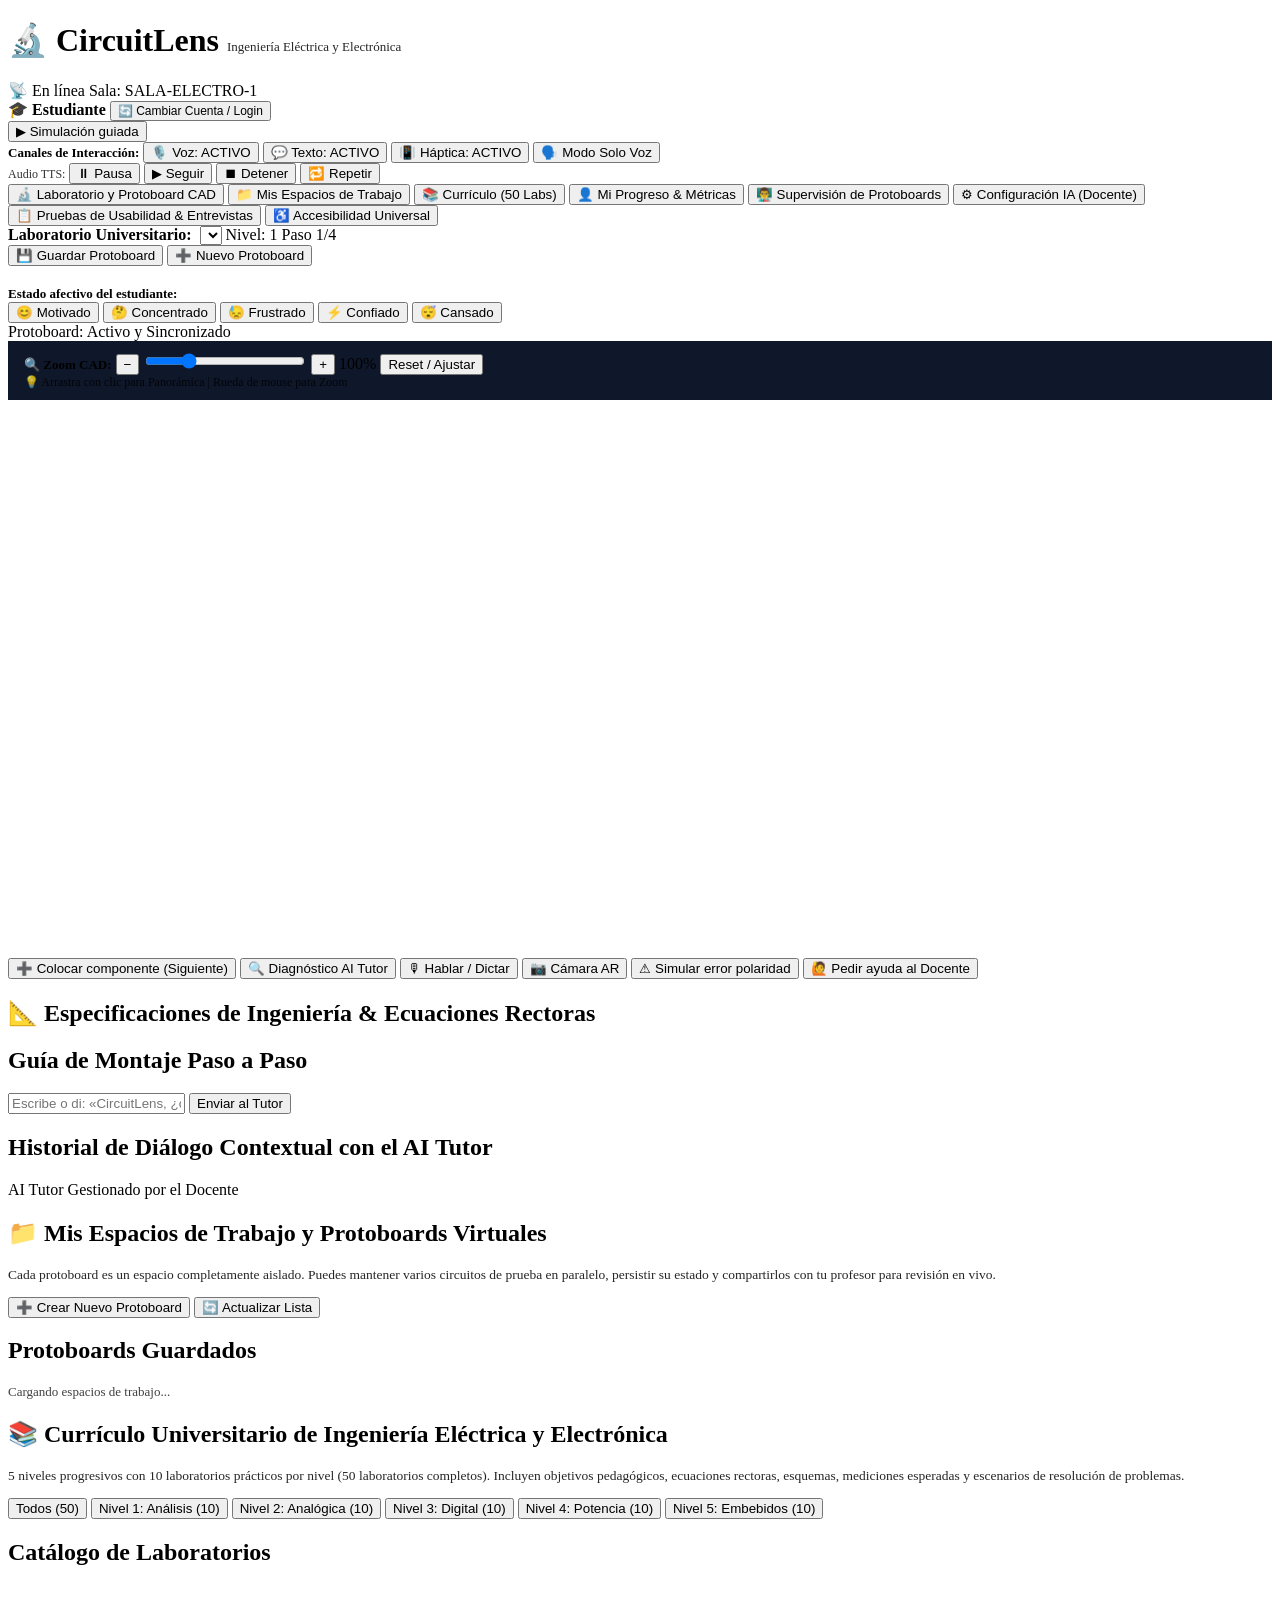
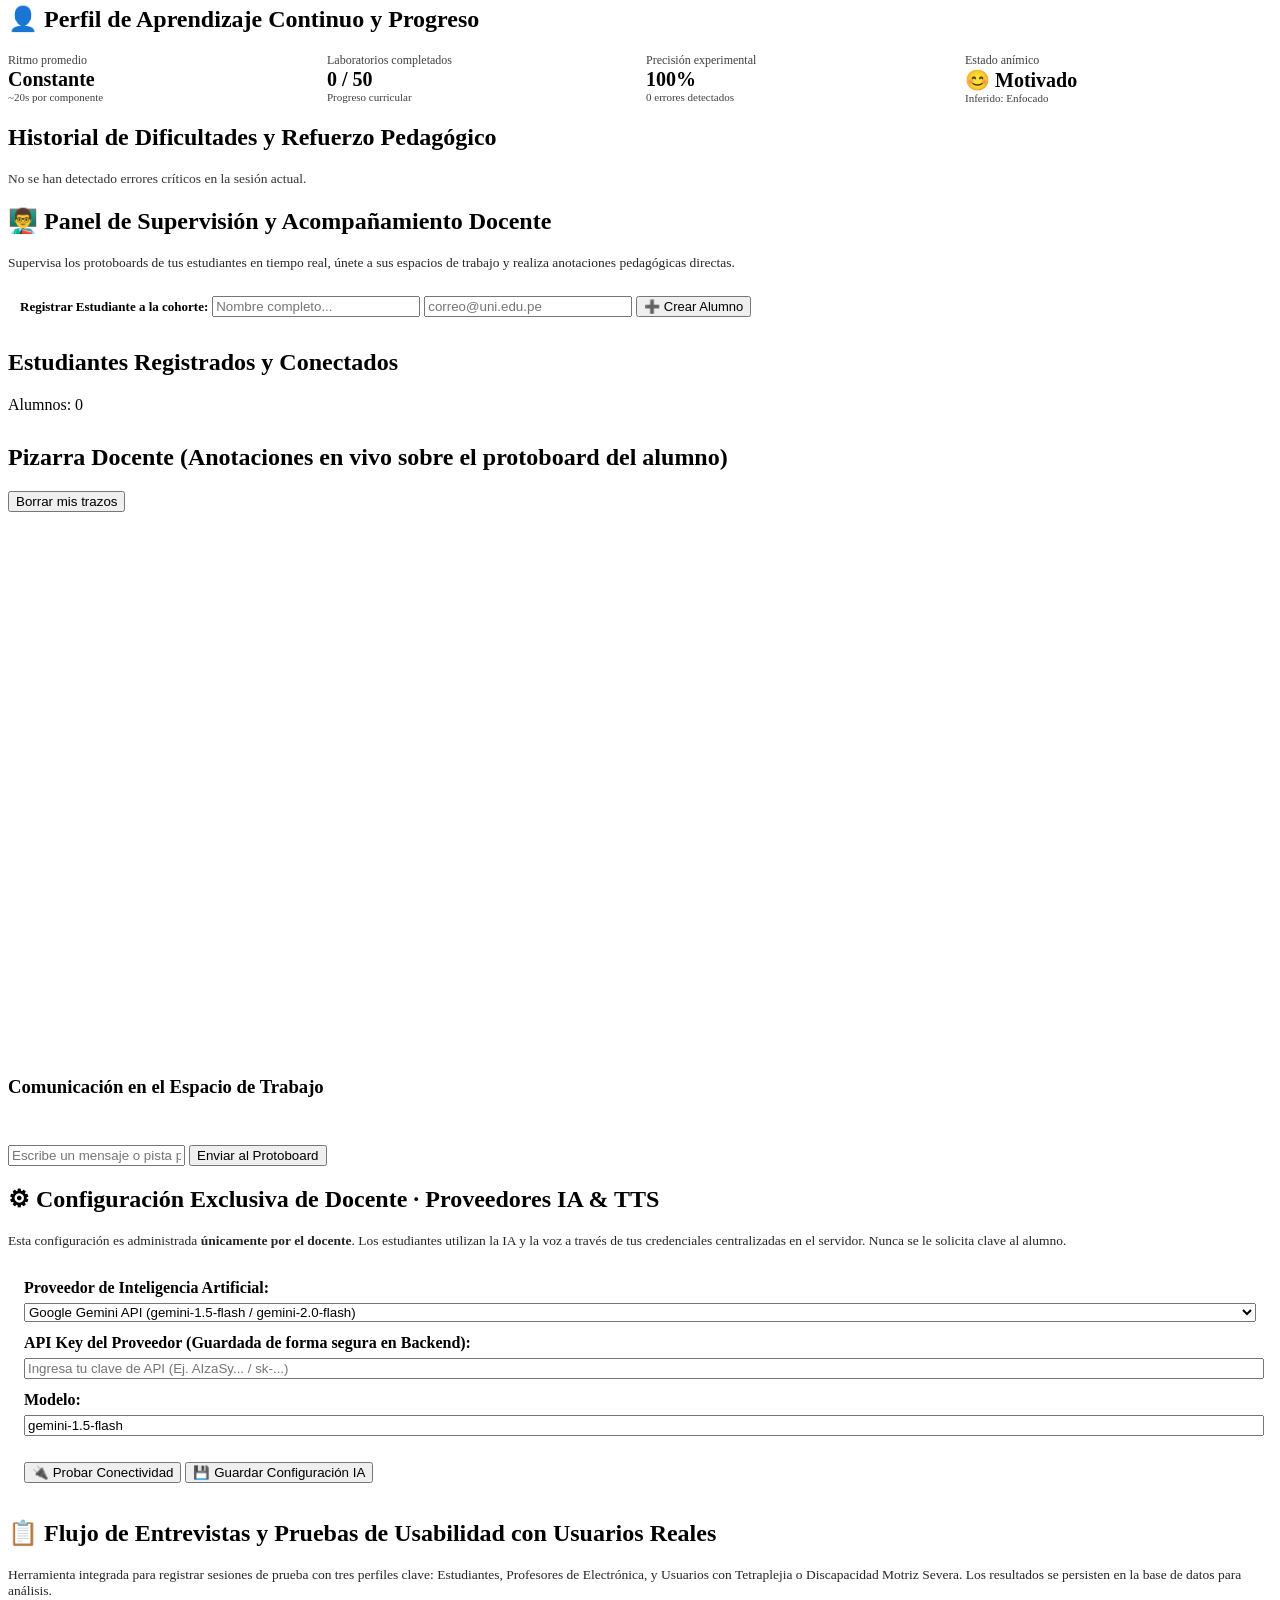
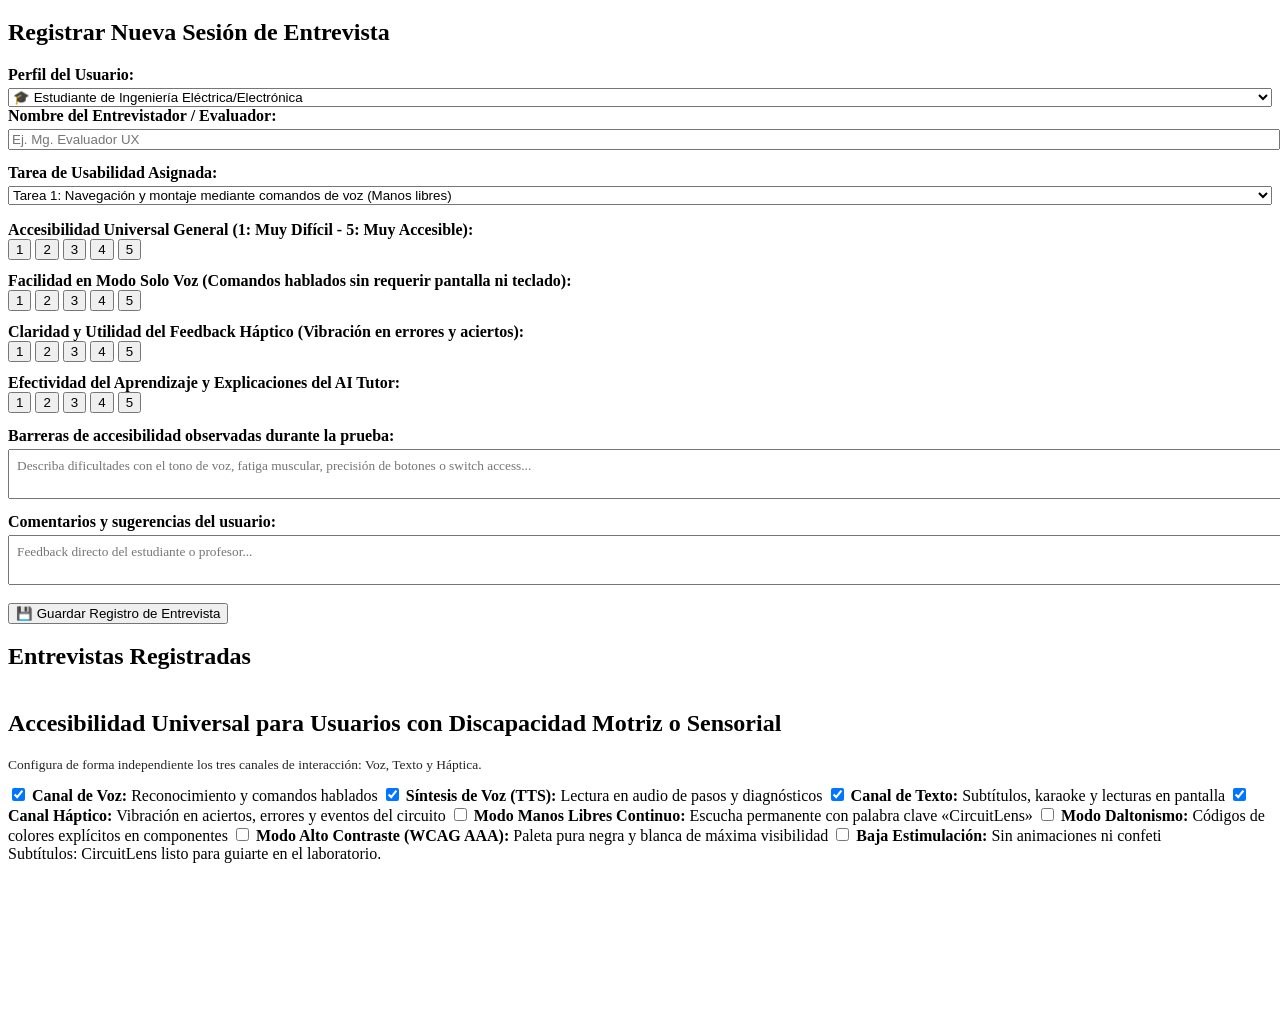
==== Proyecto CircuitoLens/frontend/circuitlens.html @ cbb8aa64 "add other files" ====
<!DOCTYPE html>
<html lang="es">

<head>
  <meta charset="utf-8">
  <meta name="viewport" content="width=device-width, initial-scale=1, viewport-fit=cover">
  <meta name="theme-color" content="#2563eb">
  <meta name="description"
    content="CircuitLens Enterprise - Plataforma Universitaria de Educación en Electrónica Asistida por IA, Accesibilidad Universal (Voz, Texto, Háptica) y Protoboards Virtuales Independientes">
  <title>CircuitLens · Plataforma Educativa de Electrónica Asistida por IA</title>
  <link rel="manifest" href="/manifest.json">
  <link rel="stylesheet" href="/style.css">
</head>

<body>
  <header>
    <h1>🔬 CircuitLens <small style="font-weight:400; font-size:13px; opacity:0.85">Ingeniería Eléctrica y Electrónica</small></h1>
    <span id="net-badge" class="badge success">📡 En línea</span>
    <span id="room-pill" class="badge">Sala: SALA-ELECTRO-1</span>
    <div id="user-pill-container" class="row" style="margin-left:auto; gap:6px; align-items:center;">
      <span id="user-badge" class="badge" style="background:var(--card); color:var(--fg); border:1px solid var(--bd); font-weight:600;">
        🎓 Estudiante
      </span>
      <button id="btn-switch-account" class="badge" title="Cambiar cuenta o iniciar sesión" style="cursor:pointer; font-size:12px;">
        🔄 Cambiar Cuenta / Login
      </button>
    </div>
    <button id="demo">▶ Simulación guiada</button>
  </header>

  <!-- Barra de Canales de Interacción Independientes (Accesibilidad Universal) -->
  <div class="channels-bar" role="region" aria-label="Canales de Interacción">
    <div class="channel-pill-group">
      <span style="font-size:13px; font-weight:700;">Canales de Interacción:</span>
      <button id="chan-voice" class="channel-toggle active" aria-pressed="true" title="Canal 1: Interacción por voz y comandos hablados">
        🎙️ Voz: ACTIVO
      </button>
      <button id="chan-text" class="channel-toggle active" aria-pressed="true" title="Canal 2: Interacción por texto y lectura">
        💬 Texto: ACTIVO
      </button>
      <button id="chan-haptic" class="channel-toggle active" aria-pressed="true" title="Canal 3: Vibración y feedback háptico táctil">
        📳 Háptica: ACTIVO
      </button>
      <button id="chan-voice-only" class="channel-toggle" aria-pressed="false" title="Modo Solo Voz para usuarios con movilidad reducida">
        🗣️ Modo Solo Voz
      </button>
    </div>
    <!-- Controles de Audio TTS (Pausa, Reanudar, Detener, Repetir) -->
    <div class="channel-pill-group" style="margin-left:auto;">
      <span style="font-size:12px; opacity:0.8;">Audio TTS:</span>
      <button id="audio-pause" class="badge" title="Pausar voz actual">⏸ Pausa</button>
      <button id="audio-resume" class="badge" title="Reanudar voz">▶ Seguir</button>
      <button id="audio-stop" class="badge" title="Detener audio completamente">⏹ Detener</button>
      <button id="audio-replay" class="badge" title="Repetir la instrucción actual">🔁 Repetir</button>
      <div class="voice-wave" id="v-wave" title="Indicador de audio en reproducción" aria-hidden="true">
        <span></span><span></span><span></span><span></span><span></span>
      </div>
    </div>
  </div>

  <!-- Modal de Selector / Login de Cuentas RBAC -->
  <div id="modal-auth" class="modal-overlay" style="display:none;" role="dialog" aria-modal="true" aria-labelledby="auth-title">
    <div class="modal-card">
      <h2 id="auth-title" style="margin-top:0;">🔐 Iniciar Sesión en CircuitLens</h2>
      <p style="font-size:13.5px; opacity:0.85; margin:4px 0 16px;">
        Ingresa con tus credenciales seguras. Los estudiantes son registrados por el docente o pueden registrarse con su cuenta institucional.
      </p>

      <div style="background:var(--bb); padding:16px; border-radius:var(--radius-md); border:1px solid var(--bd);">
        <label style="font-size:13px; font-weight:600; display:block; margin-bottom:4px;">Correo Institucional:</label>
        <input type="text" id="login-email" placeholder="tu_correo@circuitlens.edu.pe" style="width:100%; margin-bottom:10px;">
        
        <label style="font-size:13px; font-weight:600; display:block; margin-bottom:4px;">Contraseña:</label>
        <input type="password" id="login-password" placeholder="Contraseña..." style="width:100%; margin-bottom:10px;">
        
        <label style="font-size:13px; font-weight:600; display:block; margin-bottom:4px;">Rol:</label>
        <select id="login-role" style="width:100%; margin-bottom:14px;">
          <option value="student">🎓 Estudiante</option>
          <option value="teacher">👨‍🏫 Docente / Profesor</option>
        </select>

        <div class="row" style="justify-content:space-between;">
          <button id="btn-login-submit" class="p" style="padding:8px 24px;">Entrar a la Plataforma</button>
          <button id="btn-close-auth-modal">Cerrar</button>
        </div>
        <div id="login-error-msg" style="color:var(--bad); font-size:13px; margin-top:8px;"></div>
      </div>

      <div style="margin-top:12px; font-size:12px; opacity:0.75; text-align:center;">
        Docente Bootstrap inicial: <code>docente@circuitlens.edu.pe</code> (Password en .env)
      </div>
    </div>
  </div>

  <nav role="tablist" aria-label="Vistas principales de la plataforma">
    <!-- Pestañas para Estudiante -->
    <button role="tab" data-t="est" class="tab-btn-est" aria-selected="true">🔬 Laboratorio y Protoboard CAD</button>
    <button role="tab" data-t="workspaces" class="tab-btn-est" aria-selected="false">📁 Mis Espacios de Trabajo</button>
    <button role="tab" data-t="curriculum" class="tab-btn-est" aria-selected="false">📚 Currículo (50 Labs)</button>
    <button role="tab" data-t="prf" class="tab-btn-est" aria-selected="false">👤 Mi Progreso & Métricas</button>
    
    <!-- Pestañas exclusivas para Docente / Instructor -->
    <button role="tab" data-t="ins" class="tab-btn-doc" aria-selected="false">👨‍🏫 Supervisión de Protoboards</button>
    <button role="tab" data-t="teacher-settings" class="tab-btn-doc" aria-selected="false">⚙ Configuración IA (Docente)</button>
    <button role="tab" data-t="interviews" class="tab-btn-doc" aria-selected="false">📋 Pruebas de Usabilidad & Entrevistas</button>

    <!-- Pestaña común de accesibilidad -->
    <button role="tab" data-t="aju" aria-selected="false">♿ Accesibilidad Universal</button>
  </nav>

  <main>
    <!-- ========================================================
         Vista 1: Estudiante - Protoboard Virtual CAD y Guía Asistida
         ======================================================== -->
    <section id="est" class="tab on">
      <!-- Selector de laboratorio y estado de guardado -->
      <div class="card">
        <div class="row" style="justify-content:space-between;">
          <div class="row grow">
            <label for="cs" style="font-weight:600;">
              Laboratorio Universitario:&nbsp;
              <select id="cs" style="max-width:440px;"></select>
            </label>
            <span class="badge" id="lvl">Nivel: 1</span>
            <span class="badge" id="prog">Paso 1/4</span>
          </div>
          <div class="row">
            <button id="btn-save-workspace" class="badge success" title="Persistir protoboard en la nube">
              💾 Guardar Protoboard
            </button>
            <button id="btn-new-workspace" class="badge" title="Crear un nuevo protoboard independiente">
              ➕ Nuevo Protoboard
            </button>
          </div>
        </div>

        <div class="row" style="margin-top: 10px; border-top: 1px dashed var(--bd); padding-top: 8px;">
          <span style="font-size:13px; font-weight:600">Estado afectivo del estudiante:</span>
          <div class="emotion-picker" id="emo-picker">
            <button class="emotion-btn active" data-emo="motivado">😊 Motivado</button>
            <button class="emotion-btn" data-emo="concentrado">🤔 Concentrado</button>
            <button class="emotion-btn" data-emo="frustrado">😓 Frustrado</button>
            <button class="emotion-btn" data-emo="confiado">⚡ Confiado</button>
            <button class="emotion-btn" data-emo="cansado">😴 Cansado</button>
          </div>
          <span id="workspace-status-badge" class="badge" style="margin-left:auto;">Protoboard: Activo y Sincronizado</span>
        </div>
      </div>

      <!-- Barra de Zoom y Navegación CAD del Protoboard -->
      <div class="card row" style="background:#0f172a; padding:10px 16px; margin-bottom:8px; justify-content:space-between;">
        <div class="row">
          <span style="font-size:13px; font-weight:700;">🔍 Zoom CAD:</span>
          <button id="btn-zoom-out" class="badge" title="Reducir zoom">−</button>
          <input type="range" id="breadboard-zoom-slider" min="50" max="250" value="100" style="width:160px;" title="Slider de Zoom continuo del Protoboard">
          <button id="btn-zoom-in" class="badge" title="Aumentar zoom">+</button>
          <span id="zoom-val-label" class="badge" style="min-width:55px; text-align:center;">100%</span>
          <button id="btn-zoom-reset" class="badge" title="Restablecer vista centrada">Reset / Ajustar</button>
        </div>
        <div class="row" style="font-size:12px; opacity:0.8;">
          <span>💡 Arrastra con clic para Panorámica | Rueda de mouse para Zoom</span>
        </div>
      </div>

      <!-- Contenedor del Protoboard CAD con soporte de Pan & Zoom fluido -->
      <div class="boardw-container" id="bw-viewport">
        <div id="bw-pan-target">
          <video id="vid" playsinline muted hidden aria-label="Transmisión de cámara AR"></video>
          <svg id="bd" class="board" viewBox="0 0 880 380" role="img"
            aria-label="Protoboard CAD interactivo ampliado de 30 columnas con guías de inserción"></svg>
        </div>
      </div>

      <!-- Barra de herramientas operativas accesibles -->
      <div class="card row">
        <button class="p" id="nx" title="Insertar el siguiente componente en el circuito">➕ Colocar componente (Siguiente)</button>
        <button id="rv" class="p" title="Consultar diagnóstico del AI Tutor">🔍 Diagnóstico AI Tutor</button>
        <button id="mic" class="mic" aria-pressed="false" title="Comando de voz para usuarios con movilidad reducida">🎙 Hablar / Dictar</button>
        <button id="cam" title="Conectar cámara web para realidad aumentada">📷 Cámara AR</button>
        <button id="er" aria-pressed="false" title="Simular polaridad invertida en semiconductores">⚠ Simular error polaridad</button>
        <button id="ask-help" class="btn-warn" title="Solicitar asistencia al docente en tiempo real">🙋 Pedir ayuda al Docente</button>
      </div>

      <!-- Tarjeta Reflexiva y Evaluación de Laboratorio -->
      <div id="refl-card" class="card" style="display:none; border:2px solid var(--good); background:rgba(16, 185, 129, 0.08);">
        <h3 style="margin-top:0; color:var(--good);">🧠 Evaluación AI Tutor: ¡Montaje Validado!</h3>
        <p id="refl-text" style="font-size:14px; margin:4px 0 8px;"></p>
        <div class="row">
          <span class="badge success" id="refl-stats">Tiempo: 45s · Precisión: 100%</span>
          <button id="refl-btn-next" class="p" style="padding:6px 14px; font-size:13px;">Avanzar al siguiente laboratorio ➔</button>
        </div>
      </div>

      <!-- Especificaciones de Ingeniería y Hoja de Datos del Laboratorio -->
      <div class="card" id="lab-engineering-spec-card">
        <h2 style="color:var(--bd-focus);">📐 Especificaciones de Ingeniería & Ecuaciones Rectoras</h2>
        <div id="lab-engineering-details" style="font-size:13.5px;"></div>
      </div>

      <!-- Guía paso a paso interactiva con sincronización visual de audio -->
      <div class="card">
        <h2>Guía de Montaje Paso a Paso</h2>
        <div id="spoken-instruction-box" class="spoken-highlight" style="display:none; margin-bottom:10px;">
          🔊 <b>Leyendo ahora:</b> <span id="spoken-text-current">...</span>
        </div>
        <ol id="st"></ol>
        
        <!-- Canal de Texto Accesible -->
        <div class="row" style="margin-top: 12px;">
          <input type="text" id="tx" class="grow" placeholder="Escribe o di: «CircuitLens, ¿cuál es el siguiente paso?» o consulta teoría..."
            aria-label="Consulta textual para el AI Tutor">
          <button id="sd" class="p">Enviar al Tutor</button>
        </div>
      </div>

      <!-- Historial de Interacción y Respuestas Contextuales del AI Tutor -->
      <div class="card">
        <div class="row" style="justify-content:space-between;">
          <h2>Historial de Diálogo Contextual con el AI Tutor</h2>
          <span id="ai-provider-badge" class="badge">AI Tutor Gestionado por el Docente</span>
        </div>
        <div id="log" aria-live="polite"></div>
      </div>
    </section>

    <!-- ========================================================
         Vista 2: Espacios de Trabajo / Protoboards Independientes
         ======================================================== -->
    <section id="workspaces" class="tab">
      <div class="card">
        <h2>📁 Mis Espacios de Trabajo y Protoboards Virtuales</h2>
        <p style="font-size:13.5px; opacity:0.85;">
          Cada protoboard es un espacio completamente aislado. Puedes mantener varios circuitos de prueba en paralelo,
          persistir su estado y compartirlos con tu profesor para revisión en vivo.
        </p>
        <div class="row">
          <button id="btn-create-workspace-tab" class="p">➕ Crear Nuevo Protoboard</button>
          <button id="btn-refresh-workspaces">🔄 Actualizar Lista</button>
        </div>
      </div>

      <div class="card">
        <h2>Protoboards Guardados</h2>
        <div id="workspaces-list" class="workspaces-grid">
          <p style="opacity:0.75; font-size:13px;">Cargando espacios de trabajo...</p>
        </div>
      </div>
    </section>

    <!-- ========================================================
         Vista 3: Currículo Universitario (50 Laboratorios)
         ======================================================== -->
    <section id="curriculum" class="tab">
      <div class="card">
        <h2>📚 Currículo Universitario de Ingeniería Eléctrica y Electrónica</h2>
        <p style="font-size:13.5px; opacity:0.85;">
          5 niveles progresivos con 10 laboratorios prácticos por nivel (50 laboratorios completos). Incluyen objetivos pedagógicos,
          ecuaciones rectoras, esquemas, mediciones esperadas y escenarios de resolución de problemas.
        </p>

        <!-- Filtros por nivel -->
        <div class="row" id="curriculum-level-filters" style="margin-top:10px;">
          <button class="badge p" data-filter-lvl="all">Todos (50)</button>
          <button class="badge" data-filter-lvl="1">Nivel 1: Análisis (10)</button>
          <button class="badge" data-filter-lvl="2">Nivel 2: Analógica (10)</button>
          <button class="badge" data-filter-lvl="3">Nivel 3: Digital (10)</button>
          <button class="badge" data-filter-lvl="4">Nivel 4: Potencia (10)</button>
          <button class="badge" data-filter-lvl="5">Nivel 5: Embebidos (10)</button>
        </div>
      </div>

      <div class="card">
        <h2>Catálogo de Laboratorios</h2>
        <div id="curriculum-grid" style="display:grid; grid-template-columns:repeat(auto-fill, minmax(320px, 1fr)); gap:14px;"></div>
      </div>
    </section>

    <!-- ========================================================
         Vista 4: Perfil de Usuario y Métricas
         ======================================================== -->
    <section id="prf" class="tab">
      <div class="card">
        <h2>👤 Perfil de Aprendizaje Continuo y Progreso</h2>
        <div class="profile-stats" style="display:grid; grid-template-columns:repeat(auto-fit, minmax(180px, 1fr)); gap:12px; margin-top:12px;">
          <div class="card" style="margin:0; background:var(--bb);">
            <div style="font-size:12px; opacity:0.75;">Ritmo promedio</div>
            <div id="prf-pace" style="font-size:20px; font-weight:700; color:var(--bd-focus);">Constante</div>
            <div id="prf-pace-detail" style="font-size:11px; opacity:0.75;">~20s por componente</div>
          </div>
          <div class="card" style="margin:0; background:var(--bb);">
            <div style="font-size:12px; opacity:0.75;">Laboratorios completados</div>
            <div id="prf-done" style="font-size:20px; font-weight:700; color:var(--good);">0 / 50</div>
            <div style="font-size:11px; opacity:0.75;">Progreso curricular</div>
          </div>
          <div class="card" style="margin:0; background:var(--bb);">
            <div style="font-size:12px; opacity:0.75;">Precisión experimental</div>
            <div id="prf-acc" style="font-size:20px; font-weight:700; color:var(--warn);">100%</div>
            <div id="prf-err-count" style="font-size:11px; opacity:0.75;">0 errores detectados</div>
          </div>
          <div class="card" style="margin:0; background:var(--bb);">
            <div style="font-size:12px; opacity:0.75;">Estado anímico</div>
            <div id="prf-emo" style="font-size:20px; font-weight:700;">😊 Motivado</div>
            <div id="prf-emo-inferred" style="font-size:11px; opacity:0.75;">Inferido: Enfocado</div>
          </div>
        </div>
      </div>

      <div class="card">
        <h2>Historial de Dificultades y Refuerzo Pedagógico</h2>
        <div id="prf-errors-list">
          <p style="font-size:13.5px; opacity:0.8;">No se han detectado errores críticos en la sesión actual.</p>
        </div>
      </div>
    </section>

    <!-- ========================================================
         Vista 5: Panel Docente - Supervisión en Vivo & Salas
         ======================================================== -->
    <section id="ins" class="tab">
      <div class="card">
        <h2>👨‍🏫 Panel de Supervisión y Acompañamiento Docente</h2>
        <p style="font-size:13.5px; opacity:0.85;">
          Supervisa los protoboards de tus estudiantes en tiempo real, únete a sus espacios de trabajo y realiza anotaciones pedagógicas directas.
        </p>

        <!-- Crear estudiante nuevo (Gestión de estudiantes por el docente) -->
        <div class="row" style="background:var(--bb); padding:12px; border-radius:var(--radius-md); border:1px solid var(--bd);">
          <span style="font-size:13px; font-weight:700;">Registrar Estudiante a la cohorte:</span>
          <input type="text" id="ins-new-student-name" placeholder="Nombre completo..." style="width:200px;">
          <input type="text" id="ins-new-student-email" placeholder="correo@uni.edu.pe" style="width:200px;">
          <button id="btn-ins-add-student" class="p" style="font-size:13px;">➕ Crear Alumno</button>
        </div>
      </div>

      <!-- Lista de estudiantes y sus protoboards -->
      <div class="card">
        <div class="row" style="justify-content:space-between;">
          <h2>Estudiantes Registrados y Conectados</h2>
          <span class="badge" id="ins-students-count">Alumnos: 0</span>
        </div>
        <div id="student-grid" style="display:grid; grid-template-columns:repeat(auto-fill, minmax(240px, 1fr)); gap:12px; margin-top:10px;"></div>
      </div>

      <!-- Pizarra Interactiva del Docente -->
      <div class="card">
        <div class="row" style="justify-content:space-between;">
          <h2>Pizarra Docente (Anotaciones en vivo sobre el protoboard del alumno)</h2>
          <button id="clr">Borrar mis trazos</button>
        </div>
        <div class="boardw-container" style="min-height:280px;">
          <svg id="ib" class="board" viewBox="0 0 880 380" style="cursor:crosshair"
            aria-label="Pizarra de anotación para el instructor"></svg>
        </div>

        <!-- Chat y Mensajería Docente-Estudiante en el Workspace -->
        <h3 style="margin-top:14px;">Comunicación en el Espacio de Trabajo</h3>
        <div id="workspace-chat-box" style="background:var(--bb); border:1px solid var(--bd); border-radius:var(--radius-md); padding:10px; max-height:160px; overflow-y:auto; margin-bottom:8px;"></div>
        <div class="row">
          <input type="text" id="ins-msg-input" class="grow" placeholder="Escribe un mensaje o pista para el estudiante...">
          <button id="btn-send-ins-msg" class="p">Enviar al Protoboard</button>
        </div>
      </div>
    </section>

    <!-- ========================================================
         Vista 5.1: Configuración Exclusiva del Docente (AI & Proveedores)
         ======================================================== -->
    <section id="teacher-settings" class="tab">
      <div class="card">
        <h2>⚙ Configuración Exclusiva de Docente · Proveedores IA & TTS</h2>
        <p style="font-size:13.5px; opacity:0.85;">
          Esta configuración es administrada <b>únicamente por el docente</b>. Los estudiantes utilizan la IA y la voz
          a través de tus credenciales centralizadas en el servidor. Nunca se le solicita clave al alumno.
        </p>

        <div style="background:var(--bb); padding:16px; border-radius:var(--radius-md); border:1px solid var(--bd); margin-top:10px;">
          <label style="font-weight:700; display:block; margin-bottom:6px;">Proveedor de Inteligencia Artificial:</label>
          <select id="teacher-ai-provider" style="width:100%; margin-bottom:12px;">
            <option value="gemini">Google Gemini API (gemini-1.5-flash / gemini-2.0-flash)</option>
            <option value="openai">OpenAI / Compatible (gpt-4o-mini / DeepSeek / Groq)</option>
            <option value="ollama">Ollama Local Soberano (llama3.2 en localhost)</option>
            <option value="sim">Motor Físico y Contextual Local (< 250 ms, Offline)</option>
          </select>

          <label style="font-weight:700; display:block; margin-bottom:6px;">API Key del Proveedor (Guardada de forma segura en Backend):</label>
          <input type="password" id="teacher-ai-key" placeholder="Ingresa tu clave de API (Ej. AIzaSy... / sk-...)" style="width:100%; margin-bottom:12px;">

          <label style="font-weight:700; display:block; margin-bottom:6px;">Modelo:</label>
          <input type="text" id="teacher-ai-model" placeholder="gemini-1.5-flash o gpt-4o-mini" value="gemini-1.5-flash" style="width:100%; margin-bottom:12px;">

          <div id="teacher-openai-base-container" style="display:none; margin-bottom:12px;">
            <label style="font-weight:700; display:block; margin-bottom:6px;">Base URL OpenAI-compatible (Opcional):</label>
            <input type="text" id="teacher-ai-base-url" value="https://api.openai.com/v1" style="width:100%;">
          </div>

          <div id="teacher-ollama-container" style="display:none; margin-bottom:12px;">
            <label style="font-weight:700; display:block; margin-bottom:6px;">Ollama Endpoint Host:</label>
            <input type="text" id="teacher-ollama-host" value="http://localhost:11434" style="width:100%;">
          </div>

          <div class="row" style="margin-top:14px; gap:10px;">
            <button id="btn-test-teacher-ai" class="badge">🔌 Probar Conectividad</button>
            <button id="btn-save-teacher-ai" class="p">💾 Guardar Configuración IA</button>
            <span id="teacher-ai-status" style="font-size:13px; font-weight:600;"></span>
          </div>
        </div>
      </div>
    </section>

    <!-- ========================================================
         Vista 6: Pruebas de Usabilidad & Entrevistas a Usuarios
         ======================================================== -->
    <section id="interviews" class="tab">
      <div class="card">
        <h2>📋 Flujo de Entrevistas y Pruebas de Usabilidad con Usuarios Reales</h2>
        <p style="font-size:13.5px; opacity:0.85;">
          Herramienta integrada para registrar sesiones de prueba con tres perfiles clave: Estudiantes, Profesores de Electrónica,
          y Usuarios con Tetraplejia o Discapacidad Motriz Severa. Los resultados se persisten en la base de datos para análisis.
        </p>
      </div>

      <!-- Formulario de Evaluación de Usabilidad -->
      <div class="card">
        <h2>Registrar Nueva Sesión de Entrevista</h2>
        <form id="form-usability-interview">
          <div class="interview-form-grid">
            <div>
              <label><b>Perfil del Usuario:</b></label>
              <select id="int-user-type" style="width:100%; margin-top:4px;">
                <option value="student">🎓 Estudiante de Ingeniería Eléctrica/Electrónica</option>
                <option value="professor">👨‍🏫 Profesor / Docente de Circuitos</option>
                <option value="motor_disabled">♿ Usuario con Tetraplejia o Movilidad Reducida</option>
                <option value="general">👤 Evaluador General</option>
              </select>
            </div>
            <div>
              <label><b>Nombre del Entrevistador / Evaluador:</b></label>
              <input type="text" id="int-interviewer" placeholder="Ej. Mg. Evaluador UX" style="width:100%; margin-top:4px;">
            </div>
          </div>

          <div style="margin-top:14px;">
            <label><b>Tarea de Usabilidad Asignada:</b></label>
            <select id="int-task" style="width:100%; margin-top:4px;">
              <option value="task_1_voice_navigation">Tarea 1: Navegación y montaje mediante comandos de voz (Manos libres)</option>
              <option value="task_2_switch_access">Tarea 2: Montaje completo utilizando únicamente teclado / Switch Access</option>
              <option value="task_3_haptic_feedback">Tarea 3: Identificación de conexiones y polaridad mediante pulsos hápticos</option>
              <option value="task_4_ai_troubleshooting">Tarea 4: Diagnóstico y resolución de falla con asistencia del AI Tutor</option>
              <option value="task_5_full_lab">Tarea 5: Completar un laboratorio universitario completo (Nivel 1 o 2)</option>
            </select>
          </div>

          <div style="margin-top:16px;">
            <label><b>Accesibilidad Universal General (1: Muy Difícil - 5: Muy Accesible):</b></label>
            <div class="interview-rating-group" data-rating-field="ratingAccessibility">
              <button type="button" class="rating-btn" data-val="1">1</button>
              <button type="button" class="rating-btn" data-val="2">2</button>
              <button type="button" class="rating-btn" data-val="3">3</button>
              <button type="button" class="rating-btn" data-val="4">4</button>
              <button type="button" class="rating-btn active" data-val="5">5</button>
            </div>
          </div>

          <div style="margin-top:12px;">
            <label><b>Facilidad en Modo Solo Voz (Comandos hablados sin requerir pantalla ni teclado):</b></label>
            <div class="interview-rating-group" data-rating-field="ratingVoiceOnly">
              <button type="button" class="rating-btn" data-val="1">1</button>
              <button type="button" class="rating-btn" data-val="2">2</button>
              <button type="button" class="rating-btn" data-val="3">3</button>
              <button type="button" class="rating-btn" data-val="4">4</button>
              <button type="button" class="rating-btn active" data-val="5">5</button>
            </div>
          </div>

          <div style="margin-top:12px;">
            <label><b>Claridad y Utilidad del Feedback Háptico (Vibración en errores y aciertos):</b></label>
            <div class="interview-rating-group" data-rating-field="ratingHaptics">
              <button type="button" class="rating-btn" data-val="1">1</button>
              <button type="button" class="rating-btn" data-val="2">2</button>
              <button type="button" class="rating-btn" data-val="3">3</button>
              <button type="button" class="rating-btn" data-val="4">4</button>
              <button type="button" class="rating-btn active" data-val="5">5</button>
            </div>
          </div>

          <div style="margin-top:12px;">
            <label><b>Efectividad del Aprendizaje y Explicaciones del AI Tutor:</b></label>
            <div class="interview-rating-group" data-rating-field="ratingLearning">
              <button type="button" class="rating-btn" data-val="1">1</button>
              <button type="button" class="rating-btn" data-val="2">2</button>
              <button type="button" class="rating-btn" data-val="3">3</button>
              <button type="button" class="rating-btn" data-val="4">4</button>
              <button type="button" class="rating-btn active" data-val="5">5</button>
            </div>
          </div>

          <div style="margin-top:14px;">
            <label><b>Barreras de accesibilidad observadas durante la prueba:</b></label>
            <textarea id="int-barriers" rows="2" style="width:100%; margin-top:4px; font-family:inherit; padding:8px;"
              placeholder="Describa dificultades con el tono de voz, fatiga muscular, precisión de botones o switch access..."></textarea>
          </div>

          <div style="margin-top:10px;">
            <label><b>Comentarios y sugerencias del usuario:</b></label>
            <textarea id="int-comments" rows="2" style="width:100%; margin-top:4px; font-family:inherit; padding:8px;"
              placeholder="Feedback directo del estudiante o profesor..."></textarea>
          </div>

          <div class="row" style="margin-top:14px;">
            <button type="button" id="btn-submit-interview" class="p">💾 Guardar Registro de Entrevista</button>
            <span id="interview-submit-status" style="font-size:13px; font-weight:600;"></span>
          </div>
        </form>
      </div>

      <!-- Historial de entrevistas almacenadas -->
      <div class="card">
        <h2>Entrevistas Registradas</h2>
        <div id="interviews-list" style="display:flex; flex-direction:column; gap:10px;"></div>
      </div>
    </section>

    <!-- ========================================================
         Vista 7: Ajustes y Accesibilidad Universal
         ======================================================== -->
    <section id="aju" class="tab">
      <div class="card">
        <h2>Accesibilidad Universal para Usuarios con Discapacidad Motriz o Sensorial</h2>
        <p style="font-size:13.5px; opacity:0.85; margin-bottom:12px;">
          Configura de forma independiente los tres canales de interacción: Voz, Texto y Háptica.
        </p>
        <label><input type="checkbox" id="o-voice-toggle" checked> <b>Canal de Voz:</b> Reconocimiento y comandos hablados</label>
        <label><input type="checkbox" id="o-t" checked> <b>Síntesis de Voz (TTS):</b> Lectura en audio de pasos y diagnósticos</label>
        <label><input type="checkbox" id="o-text-toggle" checked> <b>Canal de Texto:</b> Subtítulos, karaoke y lecturas en pantalla</label>
        <label><input type="checkbox" id="o-m" checked> <b>Canal Háptico:</b> Vibración en aciertos, errores y eventos del circuito</label>
        <label><input type="checkbox" id="o-f"> <b>Modo Manos Libres Continuo:</b> Escucha permanente con palabra clave «CircuitLens»</label>
        <label><input type="checkbox" id="o-d"> <b>Modo Daltonismo:</b> Códigos de colores explícitos en componentes</label>
        <label><input type="checkbox" id="o-h"> <b>Modo Alto Contraste (WCAG AAA):</b> Paleta pura negra y blanca de máxima visibilidad</label>
        <label><input type="checkbox" id="o-c"> <b>Baja Estimulación:</b> Sin animaciones ni confeti</label>
      </div>
    </section>
  </main>

  <!-- Subtítulos accesibles fijos con lectura visual sincronizada -->
  <div id="cap" role="status" aria-live="polite">Subtítulos: CircuitLens listo para guiarte en el laboratorio.</div>

  <!-- Canvas de confeti celebratorio -->
  <canvas id="conf"></canvas>

  <script src="/script.js"></script>
</body>

</html>
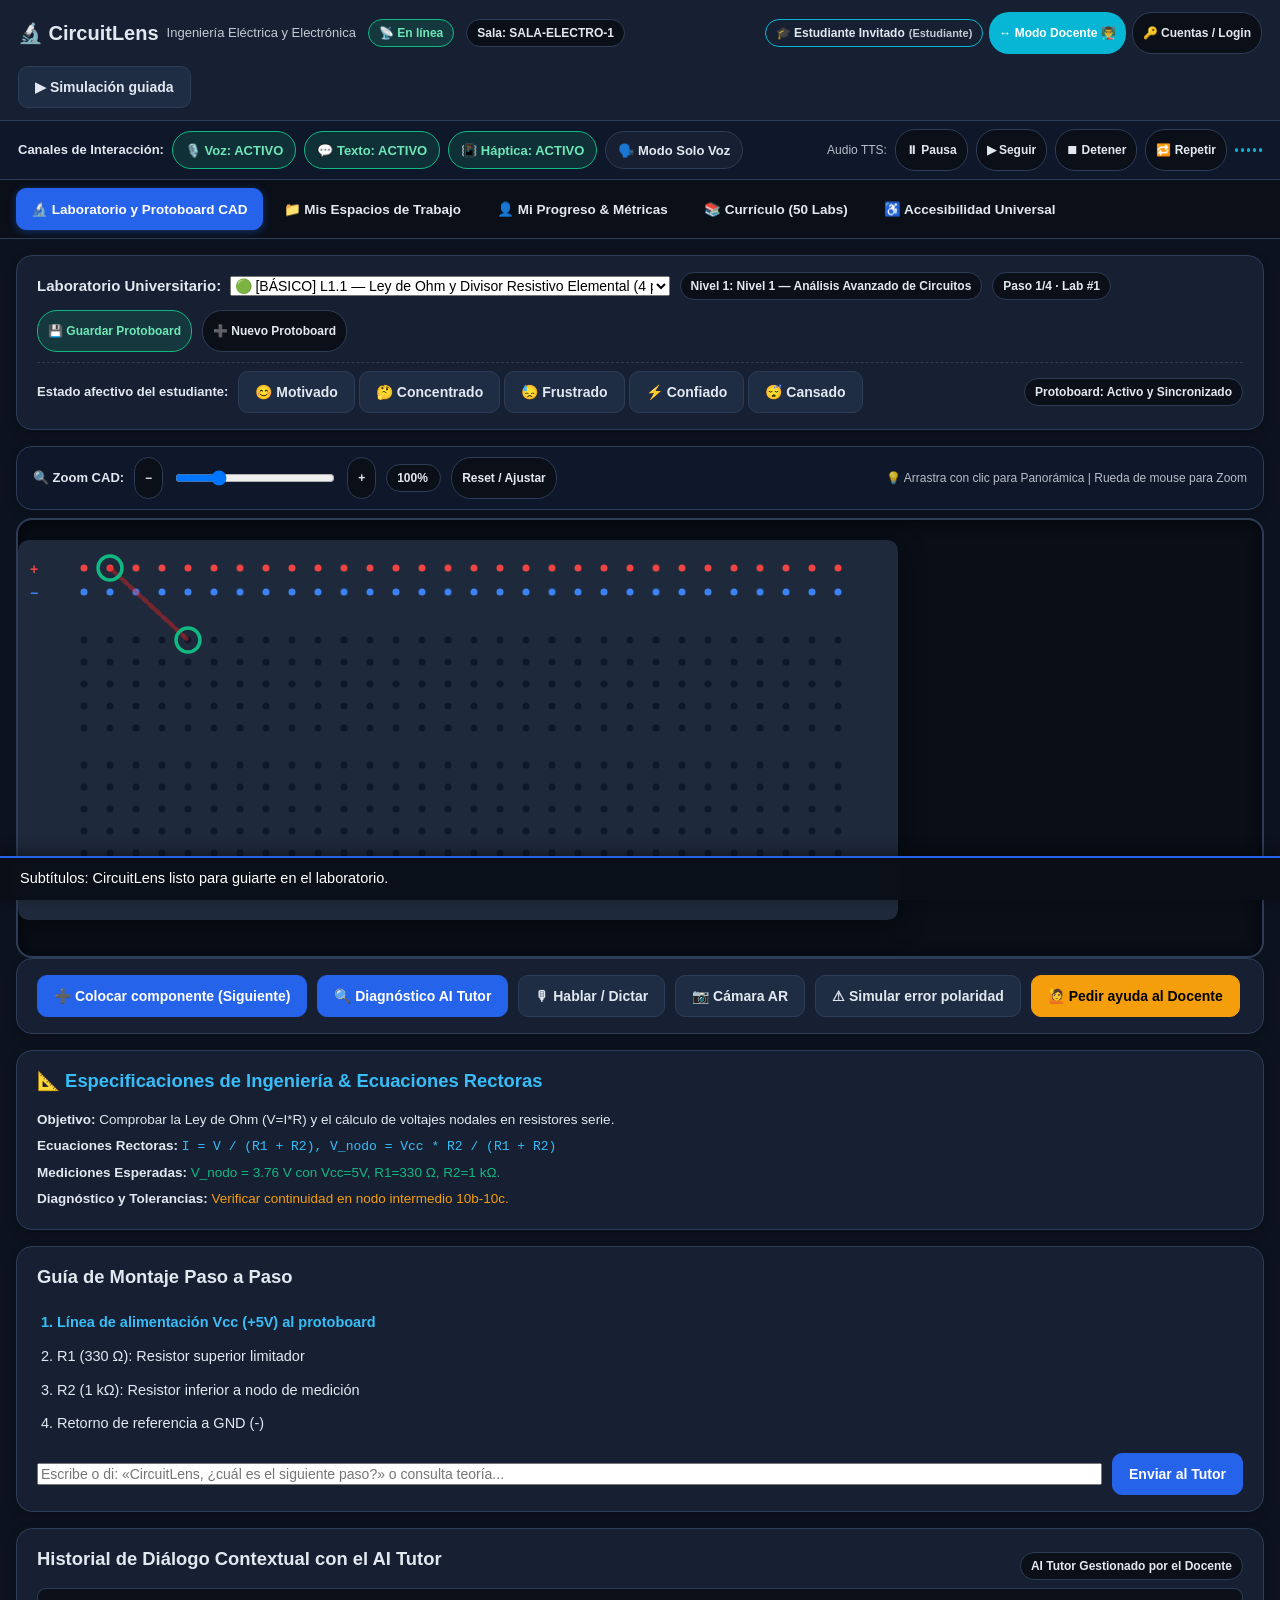
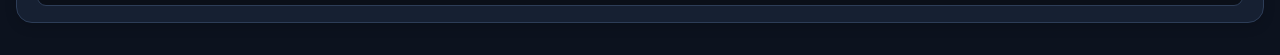
==== commit f64a8c53: "feat: implementar 50 laboratorios con pasos dinamicos, centro de supervision docente y sincronizacio" ====
--- a/Proyecto CircuitoLens/frontend/circuitlens.html
+++ b/Proyecto CircuitoLens/frontend/circuitlens.html
@@ -8,8 +8,37 @@
   <meta name="description"
     content="CircuitLens Enterprise - Plataforma Universitaria de Educación en Electrónica Asistida por IA, Accesibilidad Universal (Voz, Texto, Háptica) y Protoboards Virtuales Independientes">
   <title>CircuitLens · Plataforma Educativa de Electrónica Asistida por IA</title>
-  <link rel="manifest" href="/manifest.json">
-  <link rel="stylesheet" href="/style.css">
+  <link rel="manifest" href="manifest.json">
+  <link rel="stylesheet" href="style.css?v=20261122_03">
+  <style>
+    /* Reglas criticas inmediatas por rol para evitar desincronizacion o cache */
+    html.role-teacher .tab-btn-est,
+    body.role-teacher .tab-btn-est,
+    .role-teacher .tab-btn-est,
+    .role-teacher #est,
+    .role-teacher #workspaces,
+    .role-teacher #prf {
+      display: none !important;
+    }
+    html.role-student .tab-btn-doc,
+    body.role-student .tab-btn-doc,
+    .role-student .tab-btn-doc,
+    .role-student #ins,
+    .role-student #teacher-settings,
+    .role-student #interviews {
+      display: none !important;
+    }
+  </style>
+  <script>
+    try {
+      var u = JSON.parse(localStorage.getItem('cl.auth_user'));
+      if (u && u.role === 'teacher') {
+        document.documentElement.classList.add('role-teacher');
+      } else {
+        document.documentElement.classList.add('role-student');
+      }
+    } catch(e) {}
+  </script>
 </head>
 
 <body>
@@ -21,8 +50,11 @@
       <span id="user-badge" class="badge" style="background:var(--card); color:var(--fg); border:1px solid var(--bd); font-weight:600;">
         🎓 Estudiante
       </span>
-      <button id="btn-switch-account" class="badge" title="Cambiar cuenta o iniciar sesión" style="cursor:pointer; font-size:12px;">
-        🔄 Cambiar Cuenta / Login
+      <button id="btn-quick-toggle-role" class="badge" title="Alternar directamente entre modo Alumno y Docente con 1 clic" style="cursor:pointer; background:var(--ac); color:#fff; font-size:12px; font-weight:700; border:none; padding:4px 10px;">
+        ↔ Modo Docente 👨‍🏫
+      </button>
+      <button id="btn-switch-account" class="badge" title="Abrir selector de cuentas y login" style="cursor:pointer; font-size:12px;">
+        🔑 Cuentas / Login
       </button>
     </div>
     <button id="demo">▶ Simulación guiada</button>
@@ -61,12 +93,41 @@
   <!-- Modal de Selector / Login de Cuentas RBAC -->
   <div id="modal-auth" class="modal-overlay" style="display:none;" role="dialog" aria-modal="true" aria-labelledby="auth-title">
     <div class="modal-card">
-      <h2 id="auth-title" style="margin-top:0;">🔐 Iniciar Sesión en CircuitLens</h2>
-      <p style="font-size:13.5px; opacity:0.85; margin:4px 0 16px;">
-        Ingresa con tus credenciales seguras. Los estudiantes son registrados por el docente o pueden registrarse con su cuenta institucional.
+      <h2 id="auth-title" style="margin-top:0;">🔐 Gestión de Usuarios y Cambio de Rol (RBAC)</h2>
+      <p style="font-size:13.5px; opacity:0.85; margin:4px 0 14px;">
+        Cambia al instante entre la cuenta de <b>Estudiante</b> y <b>Docente</b> para supervisión, configuración y protoboards independientes.
       </p>
 
+      <!-- Selector Rápido con 1 Clic -->
+      <div style="margin-bottom:16px;">
+        <span style="font-size:12.5px; font-weight:700; text-transform:uppercase; letter-spacing:0.5px; opacity:0.85; display:block; margin-bottom:8px;">
+          ⚡ Acceso Directo con 1 Clic (Cambio Inmediato):
+        </span>
+        <div class="account-select-grid" style="margin:0 0 12px 0;">
+          <div id="card-login-student" class="account-card" data-role="student" title="Entrar como Estudiante">
+            <div style="font-size:26px;">🎓</div>
+            <b>Piero Castillo</b>
+            <span style="font-size:12px; opacity:0.8;">Estudiante (Laboratorio CAD)</span>
+            <span class="badge" style="font-size:11px; margin-top:6px; align-self:flex-start;">Rol: Estudiante</span>
+          </div>
+          <div id="card-login-teacher" class="account-card" data-role="teacher" title="Entrar como Docente" style="border-color:var(--ac2);">
+            <div style="font-size:26px;">👨‍🏫</div>
+            <b>Prof. Edwin Requena</b>
+            <span style="font-size:12px; opacity:0.8;">Docente (Supervisión, Métricas & IA)</span>
+            <span class="badge success" style="font-size:11px; margin-top:6px; align-self:flex-start;">Rol: Docente</span>
+          </div>
+        </div>
+      </div>
+
+      <!-- Formulario Manual o Personalizado -->
       <div style="background:var(--bb); padding:16px; border-radius:var(--radius-md); border:1px solid var(--bd);">
+        <div class="row" style="justify-content:space-between; align-items:center; margin-bottom:10px;">
+          <span style="font-size:13px; font-weight:700;">O ingresa con credenciales específicas:</span>
+          <button type="button" id="btn-fill-teacher-demo" class="badge warning" style="cursor:pointer; font-size:11px;" title="Rellenar datos del docente demo">
+            ⚡ Rellenar datos de Docente
+          </button>
+        </div>
+
         <label style="font-size:13px; font-weight:600; display:block; margin-bottom:4px;">Correo Institucional:</label>
         <input type="text" id="login-email" placeholder="tu_correo@circuitlens.edu.pe" style="width:100%; margin-bottom:10px;">
         
@@ -86,17 +147,16 @@
         <div id="login-error-msg" style="color:var(--bad); font-size:13px; margin-top:8px;"></div>
       </div>
 
-      <div style="margin-top:12px; font-size:12px; opacity:0.75; text-align:center;">
-        Docente Bootstrap inicial: <code>docente@circuitlens.edu.pe</code> (Password en .env)
+      <div style="margin-top:12px; font-size:12px; opacity:0.85; text-align:center; background:rgba(255,255,255,0.03); padding:8px; border-radius:6px; border:1px solid var(--bd);">
+        💡 <b>Credenciales Demo Docente:</b> <code>docente@circuitlens.edu.pe</code> · Contraseña: <code>CircuitLens2026!</code>
       </div>
     </div>
   </div>
 
   <nav role="tablist" aria-label="Vistas principales de la plataforma">
-    <!-- Pestañas para Estudiante -->
+    <!-- Pestañas exclusivas para Estudiante -->
     <button role="tab" data-t="est" class="tab-btn-est" aria-selected="true">🔬 Laboratorio y Protoboard CAD</button>
     <button role="tab" data-t="workspaces" class="tab-btn-est" aria-selected="false">📁 Mis Espacios de Trabajo</button>
-    <button role="tab" data-t="curriculum" class="tab-btn-est" aria-selected="false">📚 Currículo (50 Labs)</button>
     <button role="tab" data-t="prf" class="tab-btn-est" aria-selected="false">👤 Mi Progreso & Métricas</button>
     
     <!-- Pestañas exclusivas para Docente / Instructor -->
@@ -104,8 +164,9 @@
     <button role="tab" data-t="teacher-settings" class="tab-btn-doc" aria-selected="false">⚙ Configuración IA (Docente)</button>
     <button role="tab" data-t="interviews" class="tab-btn-doc" aria-selected="false">📋 Pruebas de Usabilidad & Entrevistas</button>
 
-    <!-- Pestaña común de accesibilidad -->
-    <button role="tab" data-t="aju" aria-selected="false">♿ Accesibilidad Universal</button>
+    <!-- Pestañas comunes (Estudiante y Docente) -->
+    <button role="tab" data-t="curriculum" class="tab-btn-common" aria-selected="false">📚 Currículo (50 Labs)</button>
+    <button role="tab" data-t="aju" class="tab-btn-common" aria-selected="false">♿ Accesibilidad Universal</button>
   </nav>
 
   <main>
@@ -113,6 +174,16 @@
          Vista 1: Estudiante - Protoboard Virtual CAD y Guía Asistida
          ======================================================== -->
     <section id="est" class="tab on">
+      <!-- Banner de Notificación del Docente en Tiempo Real -->
+      <div id="teacher-notification-banner" class="teacher-alert-banner" style="display:none; margin-bottom:12px;">
+        <div style="font-size:24px;">👨‍🏫</div>
+        <div style="flex:1;">
+          <div id="teacher-banner-title" style="font-weight:700; font-size:13.5px; color:#3b82f6;">Mensaje del Docente</div>
+          <div id="teacher-banner-text" style="font-size:13px; margin-top:2px;"></div>
+        </div>
+        <button id="teacher-banner-dismiss" class="badge" style="cursor:pointer;" title="Descartar">✕ Cerrar</button>
+      </div>
+
       <!-- Selector de laboratorio y estado de guardado -->
       <div class="card">
         <div class="row" style="justify-content:space-between;">
@@ -267,6 +338,15 @@
           <button class="badge" data-filter-lvl="4">Nivel 4: Potencia (10)</button>
           <button class="badge" data-filter-lvl="5">Nivel 5: Embebidos (10)</button>
         </div>
+
+        <!-- Filtros por complejidad -->
+        <div class="row" id="curriculum-complexity-filters" style="margin-top:8px; gap:6px; align-items:center;">
+          <span style="font-size:12px; font-weight:700;">Filtrar Complejidad:</span>
+          <button class="badge p" data-filter-cplx="all">Todas</button>
+          <button class="badge badge-easy" data-filter-cplx="basico">🟢 Sencillos (18)</button>
+          <button class="badge badge-med" data-filter-cplx="intermedio">🟡 Intermedios (18)</button>
+          <button class="badge badge-hard" data-filter-cplx="complejo">🔴 Complejos (14)</button>
+        </div>
       </div>
 
       <div class="card">
@@ -303,6 +383,37 @@
             <div id="prf-emo-inferred" style="font-size:11px; opacity:0.75;">Inferido: Enfocado</div>
           </div>
         </div>
+
+        <!-- Desglose por Complejidad de Ejercicios -->
+        <h3 style="margin-top:18px; margin-bottom:8px;">Progreso de Aprendizaje según Complejidad</h3>
+        <div style="display:grid; grid-template-columns:repeat(auto-fit, minmax(200px, 1fr)); gap:12px;">
+          <div class="card" style="margin:0; background:var(--bb); border-left:4px solid #10b981;">
+            <div style="display:flex; justify-content:space-between; align-items:center;">
+              <span style="font-size:12px; font-weight:700;">🟢 Ejercicios Sencillos</span>
+              <span class="badge badge-easy">Básico</span>
+            </div>
+            <div id="prf-easy-count" style="font-size:20px; font-weight:700; color:#10b981; margin:4px 0 2px;">0 / 18</div>
+            <div style="font-size:11px; opacity:0.75;">Leyes de Ohm, KVL/KCL, divisor resistivo</div>
+          </div>
+
+          <div class="card" style="margin:0; background:var(--bb); border-left:4px solid #f59e0b;">
+            <div style="display:flex; justify-content:space-between; align-items:center;">
+              <span style="font-size:12px; font-weight:700;">🟡 Ejercicios Intermedios</span>
+              <span class="badge badge-med">Medio</span>
+            </div>
+            <div id="prf-med-count" style="font-size:20px; font-weight:700; color:#f59e0b; margin:4px 0 2px;">0 / 18</div>
+            <div style="font-size:11px; opacity:0.75;">Filtros RC/RL, Diodos Zener, Temporizador 555</div>
+          </div>
+
+          <div class="card" style="margin:0; background:var(--bb); border-left:4px solid #ef4444;">
+            <div style="display:flex; justify-content:space-between; align-items:center;">
+              <span style="font-size:12px; font-weight:700;">🔴 Ejercicios Complejos</span>
+              <span class="badge badge-hard">Avanzado</span>
+            </div>
+            <div id="prf-hard-count" style="font-size:20px; font-weight:700; color:#ef4444; margin:4px 0 2px;">0 / 14</div>
+            <div style="font-size:11px; opacity:0.75;">Puente H, Op-Amps, PLL, Inversores PWM</div>
+          </div>
+        </div>
       </div>
 
       <div class="card">
@@ -317,47 +428,198 @@
          Vista 5: Panel Docente - Supervisión en Vivo & Salas
          ======================================================== -->
     <section id="ins" class="tab">
-      <div class="card">
-        <h2>👨‍🏫 Panel de Supervisión y Acompañamiento Docente</h2>
-        <p style="font-size:13.5px; opacity:0.85;">
-          Supervisa los protoboards de tus estudiantes en tiempo real, únete a sus espacios de trabajo y realiza anotaciones pedagógicas directas.
+      <!-- Encabezado del Centro de Supervisión -->
+      <div class="card">
+        <div class="row" style="justify-content:space-between; align-items:center;">
+          <div>
+            <h2 style="margin:0;">👨‍🏫 Centro de Supervisión y Revisión Docente en Vivo</h2>
+            <p style="font-size:13.5px; opacity:0.85; margin:4px 0 0;">
+              Supervisa y revisa los protoboards de tus estudiantes en tiempo real. Envía pistas pedagógicas, alertas de voz, marca pines y valida laboratorios.
+            </p>
+          </div>
+          <div class="row" style="gap:8px;">
+            <span class="badge" id="ins-room-indicator">🔴 Sala: SALA-ELECTRO-1</span>
+            <span class="badge success" id="ins-students-count">Alumnos: 4</span>
+          </div>
+        </div>
+      </div>
+
+      <!-- Supervisor Layout: Roster Izquierda | Protoboard del Alumno & Herramientas Derecha -->
+      <div class="supervisor-layout">
+        <!-- Columna Izquierda: Roster de Estudiantes Activos -->
+        <div class="supervisor-sidebar">
+          <div class="card" style="margin:0;">
+            <div class="row" style="justify-content:space-between; align-items:center; margin-bottom:8px;">
+              <h3 style="margin:0; font-size:15px;">👥 Estudiantes en el Taller</h3>
+              <button id="btn-refresh-students" class="badge" title="Actualizar lista">🔄 Refrescar</button>
+            </div>
+            
+            <!-- Filtro de estado del estudiante -->
+            <div class="row" style="gap:4px; margin-bottom:10px;">
+              <button class="badge p" id="filter-stu-all" style="font-size:11px;">Todos</button>
+              <button class="badge" id="filter-stu-err" style="font-size:11px; color:var(--bad);">⚠ Con Error</button>
+              <button class="badge" id="filter-stu-help" style="font-size:11px; color:#f59e0b;">🙋 Piden Ayuda</button>
+            </div>
+
+            <!-- Lista interactiva de tarjetas de estudiantes -->
+            <div id="ins-student-roster" style="display:flex; flex-direction:column; gap:8px; max-height:560px; overflow-y:auto; padding-right:4px;">
+              <!-- Se puebla dinámicamente con TeacherSupervisor.renderRoster() -->
+            </div>
+            <div id="student-grid" style="display:none;"></div>
+          </div>
+        </div>
+
+        <!-- Columna Derecha: Protoboard del Estudiante Seleccionado & Herramientas de Intervención -->
+        <div class="supervisor-main">
+          <!-- Cabecera de Inspección del Estudiante Seleccionado -->
+          <div class="card" style="margin-top:0; border-left:4px solid var(--bd-focus);">
+            <div class="row" style="justify-content:space-between; align-items:center;">
+              <div>
+                <span style="font-size:11.5px; text-transform:uppercase; letter-spacing:0.5px; opacity:0.8;">Inspeccionando Protoboard de:</span>
+                <h2 id="ins-inspect-student-name" style="margin:2px 0 0; color:var(--bd-focus); font-size:18px;">Ana Torres</h2>
+                <div id="ins-inspect-lab-info" style="font-size:13px; opacity:0.85; margin-top:2px;">
+                  Laboratorio: L1.3 — Red Serie-Paralelo y Leyes de Kirchhoff · Paso 2 de 5
+                </div>
+              </div>
+              <div id="ins-inspect-status-tags" class="row" style="gap:6px;">
+                <span class="badge" id="ins-inspect-emotion">😓 Frustrado</span>
+                <span class="badge" id="ins-inspect-pace">Ritmo: Lento</span>
+                <span class="badge" id="ins-inspect-state-badge" style="background:rgba(239,68,68,0.2); color:#ef4444; border-color:#ef4444;">⚠ Error Detectado</span>
+              </div>
+            </div>
+
+            <!-- Diagnóstico y Dificultad Detectada en el Protoboard del Alumno -->
+            <div id="ins-diagnostic-banner" style="margin-top:10px; padding:8px 12px; border-radius:6px; background:rgba(239,68,68,0.1); border:1px solid rgba(239,68,68,0.3); font-size:13px; color:#f87171;">
+              ⚠ <b>Dificultad detectada:</b> Polaridad invertida o nodo no común en el componente R2 (pin 9d).
+            </div>
+          </div>
+
+          <!-- Protoboard en Vivo del Estudiante (Renderizado CAD en tiempo real) -->
+          <div class="card" style="padding:10px;">
+            <div class="row" style="justify-content:space-between; align-items:center; margin-bottom:6px;">
+              <span style="font-size:13px; font-weight:700;">Protoboard en Vivo del Alumno:</span>
+              <div class="row" style="gap:6px;">
+                <span style="font-size:11.5px; opacity:0.75;">Haz clic en cualquier pin para marcarlo al alumno</span>
+                <button id="clr" class="badge" title="Borrar marcas de la pizarra">🧹 Limpiar Marcas</button>
+              </div>
+            </div>
+            <div class="boardw-container" style="min-height:280px; position:relative;">
+              <svg id="ib" class="board" viewBox="0 0 880 380" style="cursor:crosshair;"
+                aria-label="Protoboard en vivo del alumno con anotaciones del docente"></svg>
+            </div>
+          </div>
+
+          <!-- Panel de Comunicación & Pistas Multicanal hacia el Estudiante -->
+          <div class="teacher-tools-panel">
+            <h3 style="margin-top:0; margin-bottom:8px; font-size:15px;">🛠 Herramientas de Intervención Docente en Tiempo Real</h3>
+            
+            <!-- 1. Pistas Rápidas Pedagógicas -->
+            <div style="font-size:12.5px; font-weight:600; margin-bottom:6px;">💡 Enviar Pista Pedagógica Rápida al Estudiante:</div>
+            <div class="quick-hints-grid">
+              <button class="btn-quick-hint" data-hint-type="polarity">
+                ⚡ <b>Pista de Polaridad</b>
+                <span style="display:block; font-size:10.5px; opacity:0.8;">Cátodo (-) a riel GND</span>
+              </button>
+              <button class="btn-quick-hint" data-hint-type="pin">
+                📌 <b>Pista de Pines</b>
+                <span style="display:block; font-size:10.5px; opacity:0.8;">Misma columna = contacto</span>
+              </button>
+              <button class="btn-quick-hint" data-hint-type="resistance">
+                🔢 <b>Pista de Valor</b>
+                <span style="display:block; font-size:10.5px; opacity:0.8;">Verificar código de colores</span>
+              </button>
+              <button class="btn-quick-hint" data-hint-type="step">
+                ➔ <b>Pista de Siguiente Paso</b>
+                <span style="display:block; font-size:10.5px; opacity:0.8;">Cerrar circuito hacia tierra</span>
+              </button>
+            </div>
+
+            <!-- 2. Mensaje o Pista Libre + Alerta de Voz (TTS) -->
+            <div style="margin-top:12px;">
+              <div style="font-size:12.5px; font-weight:600; margin-bottom:6px;">💬 Mensaje Personalizado / Instrucción Directa:</div>
+              <div class="row">
+                <input type="text" id="ins-custom-hint-input" class="grow" placeholder="Escribe una pista o indicación personalizada para el estudiante...">
+                <button id="btn-send-custom-hint" class="p">Enviar Pista</button>
+                <button id="btn-send-voice-nudge" class="badge" style="background:#8b5cf6; color:#fff;" title="Lee este mensaje en voz alta en los altavoces del alumno">📢 Hablar al Alumno (Voz)</button>
+              </div>
+            </div>
+
+            <!-- 3. Acciones de Aprobación y Corrección -->
+            <div class="row" style="margin-top:14px; padding-top:10px; border-top:1px dashed var(--bd); justify-content:space-between; align-items:center;">
+              <div class="row" style="gap:8px;">
+                <button id="btn-approve-lab" class="badge success" style="font-size:13px; padding:6px 14px; cursor:pointer;">
+                  ✅ Aprobar Laboratorio
+                </button>
+                <button id="btn-request-correction" class="badge" style="font-size:13px; padding:6px 14px; cursor:pointer; color:#f59e0b; border-color:#f59e0b;">
+                  🔄 Solicitar Corrección
+                </button>
+              </div>
+              <span id="ins-action-feedback" style="font-size:12px; color:var(--good);"></span>
+            </div>
+
+            <!-- Historial de Comunicación en la Sala -->
+            <h4 style="margin:14px 0 6px; font-size:13px;">Registro de Interacciones de la Sesión:</h4>
+            <div id="ins-interaction-log" style="background:var(--bb); border:1px solid var(--bd); border-radius:var(--radius-md); padding:8px 12px; max-height:110px; overflow-y:auto; font-size:12px; font-family:monospace;">
+              <div style="opacity:0.7;">[Sistema] Sala de supervisión activa. Monitoreando estudiantes en tiempo real.</div>
+            </div>
+            <div id="workspace-chat-box" style="display:none;"></div>
+            <input type="hidden" id="ins-msg-input">
+            <button id="btn-send-ins-msg" style="display:none;"></button>
+          </div>
+        </div>
+      </div>
+
+      <!-- Métricas de Cohorte por Complejidad de Ejercicios -->
+      <div class="card" style="margin-top:16px;">
+        <div class="row" style="justify-content:space-between; align-items:center;">
+          <h2>📊 Métricas de Cohorte por Complejidad de Ejercicios</h2>
+          <span class="badge success" id="ins-cohort-total">Cohorte: 24 alumnos</span>
+        </div>
+        <p style="font-size:13.5px; opacity:0.85; margin:4px 0 12px;">
+          Supervisión del rendimiento global de la cohorte clasificado por nivel de desafío (Ejercicios Sencillos, Intermedios y Complejos).
         </p>
 
-        <!-- Crear estudiante nuevo (Gestión de estudiantes por el docente) -->
+        <div style="display:grid; grid-template-columns:repeat(auto-fit, minmax(210px, 1fr)); gap:12px; margin:12px 0;">
+          <div class="card" style="margin:0; background:var(--bb); border-left:4px solid #10b981;">
+            <div style="display:flex; justify-content:space-between; align-items:center;">
+              <span style="font-size:12px; font-weight:700;">🟢 Ejercicios Sencillos</span>
+              <span class="badge badge-easy">18 Labs</span>
+            </div>
+            <div id="ins-stat-easy-rate" style="font-size:22px; font-weight:700; color:#10b981; margin:6px 0 2px;">94% Éxito</div>
+            <div style="font-size:11px; opacity:0.75;">Tiempo prom: ~12 min · Errores: 0.8 / lab</div>
+          </div>
+
+          <div class="card" style="margin:0; background:var(--bb); border-left:4px solid #f59e0b;">
+            <div style="display:flex; justify-content:space-between; align-items:center;">
+              <span style="font-size:12px; font-weight:700;">🟡 Ejercicios Intermedios</span>
+              <span class="badge badge-med">18 Labs</span>
+            </div>
+            <div id="ins-stat-med-rate" style="font-size:22px; font-weight:700; color:#f59e0b; margin:6px 0 2px;">76% Éxito</div>
+            <div style="font-size:11px; opacity:0.75;">Tiempo prom: ~24 min · Errores: 2.1 / lab</div>
+          </div>
+
+          <div class="card" style="margin:0; background:var(--bb); border-left:4px solid #ef4444;">
+            <div style="display:flex; justify-content:space-between; align-items:center;">
+              <span style="font-size:12px; font-weight:700;">🔴 Ejercicios Complejos</span>
+              <span class="badge badge-hard">14 Labs</span>
+            </div>
+            <div id="ins-stat-hard-rate" style="font-size:22px; font-weight:700; color:#ef4444; margin:6px 0 2px;">48% Éxito</div>
+            <div style="font-size:11px; opacity:0.75;">Tiempo prom: ~45 min · Errores: 4.6 / lab</div>
+          </div>
+        </div>
+
+        <!-- Matriz de Dificultades en Circuitos Complejos -->
+        <h3 style="margin-top:16px; margin-bottom:8px;">Monitoreo Focalizado: Circuitos Complejos & Diagnóstico Pedagógico</h3>
+        <div id="ins-complex-matrix" style="display:flex; flex-direction:column; gap:8px;"></div>
+      </div>
+
+      <!-- Registrar nuevo estudiante a la cohorte -->
+      <div class="card">
+        <h3>➕ Registrar Estudiante a la cohorte</h3>
         <div class="row" style="background:var(--bb); padding:12px; border-radius:var(--radius-md); border:1px solid var(--bd);">
-          <span style="font-size:13px; font-weight:700;">Registrar Estudiante a la cohorte:</span>
           <input type="text" id="ins-new-student-name" placeholder="Nombre completo..." style="width:200px;">
           <input type="text" id="ins-new-student-email" placeholder="correo@uni.edu.pe" style="width:200px;">
           <button id="btn-ins-add-student" class="p" style="font-size:13px;">➕ Crear Alumno</button>
-        </div>
-      </div>
-
-      <!-- Lista de estudiantes y sus protoboards -->
-      <div class="card">
-        <div class="row" style="justify-content:space-between;">
-          <h2>Estudiantes Registrados y Conectados</h2>
-          <span class="badge" id="ins-students-count">Alumnos: 0</span>
-        </div>
-        <div id="student-grid" style="display:grid; grid-template-columns:repeat(auto-fill, minmax(240px, 1fr)); gap:12px; margin-top:10px;"></div>
-      </div>
-
-      <!-- Pizarra Interactiva del Docente -->
-      <div class="card">
-        <div class="row" style="justify-content:space-between;">
-          <h2>Pizarra Docente (Anotaciones en vivo sobre el protoboard del alumno)</h2>
-          <button id="clr">Borrar mis trazos</button>
-        </div>
-        <div class="boardw-container" style="min-height:280px;">
-          <svg id="ib" class="board" viewBox="0 0 880 380" style="cursor:crosshair"
-            aria-label="Pizarra de anotación para el instructor"></svg>
-        </div>
-
-        <!-- Chat y Mensajería Docente-Estudiante en el Workspace -->
-        <h3 style="margin-top:14px;">Comunicación en el Espacio de Trabajo</h3>
-        <div id="workspace-chat-box" style="background:var(--bb); border:1px solid var(--bd); border-radius:var(--radius-md); padding:10px; max-height:160px; overflow-y:auto; margin-bottom:8px;"></div>
-        <div class="row">
-          <input type="text" id="ins-msg-input" class="grow" placeholder="Escribe un mensaje o pista para el estudiante...">
-          <button id="btn-send-ins-msg" class="p">Enviar al Protoboard</button>
         </div>
       </div>
     </section>
@@ -547,7 +809,7 @@
   <!-- Canvas de confeti celebratorio -->
   <canvas id="conf"></canvas>
 
-  <script src="/script.js"></script>
+  <script src="script.js?v=20261122_03"></script>
 </body>
 
 </html>
--- a/Proyecto CircuitoLens/frontend/style.css
+++ b/Proyecto CircuitoLens/frontend/style.css
@@ -0,0 +1,752 @@
+/* ========================================================
+   🔬 CircuitLens - Modern, High-Contrast & Accessible Design System
+   WCAG 2.1 AA Compliant, Quadriplegia/Switch-Access Friendly
+   Breadboard CAD Viewport with Pan, Zoom & Snapping
+   ======================================================== */
+
+:root {
+  --bg: #0c121e;
+  --fg: #e2e8f0;
+  --card: #162032;
+  --card-hover: #1e2c44;
+  --bb: #0a0f18;
+  --bd: #2d3d57;
+  --bd-focus: #38bdf8;
+  --p: #2563eb;
+  --p-hover: #1d4ed8;
+  --ac: #06b6d4;
+  --ac2: #8b5cf6;
+  --good: #10b981;
+  --bad: #ef4444;
+  --warn: #f59e0b;
+  --font-main: -apple-system, BlinkMacSystemFont, "Segoe UI", Roboto, "Helvetica Neue", Arial, sans-serif;
+  --radius-sm: 6px;
+  --radius-md: 10px;
+  --radius-lg: 16px;
+}
+
+body.hc {
+  --bg: #000000;
+  --fg: #ffffff;
+  --card: #121212;
+  --card-hover: #222222;
+  --bd: #ffffff;
+  --p: #00ffff;
+  --good: #00ff00;
+  --bad: #ff0055;
+  --warn: #ffff00;
+}
+
+body.calm {
+  --p: #475569;
+  --good: #334155;
+  --bad: #475569;
+  animation: none !important;
+  transition: none !important;
+}
+
+* {
+  box-sizing: border-box;
+}
+
+body {
+  margin: 0;
+  padding: 0;
+  font-family: var(--font-main);
+  background: var(--bg);
+  color: var(--fg);
+  line-height: 1.5;
+  font-size: 15px;
+  -webkit-font-smoothing: antialiased;
+}
+
+:focus-visible {
+  outline: 3px solid var(--bd-focus) !important;
+  outline-offset: 2px !important;
+}
+
+header {
+  background: var(--card);
+  border-bottom: 1px solid var(--bd);
+  padding: 12px 18px;
+  display: flex;
+  align-items: center;
+  gap: 12px;
+  flex-wrap: wrap;
+}
+
+header h1 {
+  margin: 0;
+  font-size: 1.25rem;
+  font-weight: 700;
+  display: flex;
+  align-items: center;
+  gap: 8px;
+}
+
+nav[role="tablist"] {
+  display: flex;
+  gap: 6px;
+  background: var(--bb);
+  padding: 8px 16px;
+  border-bottom: 1px solid var(--bd);
+  overflow-x: auto;
+  scrollbar-width: thin;
+}
+
+nav button {
+  background: transparent;
+  color: var(--fg);
+  border: 1px solid transparent;
+  padding: 8px 14px;
+  border-radius: var(--radius-md);
+  font-size: 13.5px;
+  font-weight: 600;
+  cursor: pointer;
+  white-space: nowrap;
+  transition: all 0.15s ease-in-out;
+  display: inline-flex;
+  align-items: center;
+  gap: 6px;
+  min-height: 42px;
+}
+
+nav button:hover {
+  background: var(--card);
+  border-color: var(--bd);
+}
+
+nav button[aria-selected="true"] {
+  background: var(--p);
+  color: #fff;
+  border-color: var(--p);
+  box-shadow: 0 2px 8px rgba(37, 99, 235, 0.4);
+}
+
+.channels-bar {
+  display: flex;
+  flex-wrap: wrap;
+  align-items: center;
+  justify-content: space-between;
+  gap: 10px;
+  background: #0f172a;
+  padding: 8px 18px;
+  border-bottom: 1px solid var(--bd);
+}
+
+.channel-pill-group {
+  display: flex;
+  align-items: center;
+  gap: 8px;
+  flex-wrap: wrap;
+}
+
+.channel-toggle {
+  background: var(--card);
+  border: 1px solid var(--bd);
+  color: var(--fg);
+  padding: 6px 12px;
+  border-radius: 20px;
+  font-size: 13px;
+  font-weight: 600;
+  cursor: pointer;
+  display: inline-flex;
+  align-items: center;
+  gap: 6px;
+  transition: all 0.2s ease;
+  min-height: 38px;
+}
+
+.channel-toggle.active {
+  background: rgba(16, 185, 129, 0.15);
+  border-color: var(--good);
+  color: #6ee7b7;
+}
+
+.channel-toggle.disabled-chan {
+  background: rgba(239, 68, 68, 0.1);
+  border-color: var(--bad);
+  color: #fca5a5;
+  opacity: 0.7;
+}
+
+main {
+  max-width: 1400px;
+  margin: 0 auto;
+  padding: 16px;
+}
+
+.tab {
+  display: none;
+}
+
+.tab.on {
+  display: block;
+}
+
+.card {
+  background: var(--card);
+  border: 1px solid var(--bd);
+  border-radius: var(--radius-lg);
+  padding: 16px 20px;
+  margin-bottom: 16px;
+  box-shadow: 0 4px 12px rgba(0, 0, 0, 0.15);
+}
+
+.card h2 {
+  margin-top: 0;
+  font-size: 1.15rem;
+  font-weight: 700;
+  display: flex;
+  align-items: center;
+  gap: 8px;
+}
+
+.row {
+  display: flex;
+  align-items: center;
+  gap: 10px;
+  flex-wrap: wrap;
+}
+
+.grow {
+  flex-grow: 1;
+}
+
+button, select, input[type="text"], input[type="password"], input[type="range"] {
+  font-family: inherit;
+  font-size: 14px;
+}
+
+button {
+  background: var(--card-hover);
+  color: var(--fg);
+  border: 1px solid var(--bd);
+  padding: 8px 16px;
+  border-radius: var(--radius-md);
+  font-weight: 600;
+  cursor: pointer;
+  display: inline-flex;
+  align-items: center;
+  justify-content: center;
+  gap: 6px;
+  min-height: 42px;
+  transition: all 0.15s ease;
+}
+
+button:hover {
+  background: #253754;
+  border-color: var(--bd-focus);
+}
+
+button.p {
+  background: var(--p);
+  color: #ffffff;
+  border-color: var(--p);
+}
+
+button.p:hover {
+  background: var(--p-hover);
+}
+
+button.btn-success {
+  background: var(--good);
+  color: #000;
+  border-color: var(--good);
+}
+
+button.btn-warn {
+  background: var(--warn);
+  color: #000;
+  border-color: var(--warn);
+}
+
+button.btn-danger {
+  background: var(--bad);
+  color: #fff;
+  border-color: var(--bad);
+}
+
+.badge {
+  display: inline-flex;
+  align-items: center;
+  gap: 4px;
+  padding: 4px 10px;
+  border-radius: 20px;
+  font-size: 12px;
+  font-weight: 600;
+  background: var(--bb);
+  border: 1px solid var(--bd);
+  color: var(--fg);
+}
+
+.badge.success {
+  background: rgba(16, 185, 129, 0.15);
+  border-color: var(--good);
+  color: #6ee7b7;
+}
+
+.badge.warn {
+  background: rgba(245, 158, 11, 0.15);
+  border-color: var(--warn);
+  color: #fde68a;
+}
+
+.badge.error {
+  background: rgba(239, 68, 68, 0.15);
+  border-color: var(--bad);
+  color: #fca5a5;
+}
+
+/* ========================================================
+   CAD Breadboard Viewport with Pan, Smooth Zoom & Responsive Canvas
+   ======================================================== */
+.boardw-container {
+  position: relative;
+  background: #090e17;
+  border: 2px solid var(--bd);
+  border-radius: var(--radius-lg);
+  overflow: hidden;
+  min-height: 440px;
+  width: 100%;
+  cursor: grab;
+  user-select: none;
+  box-shadow: inset 0 2px 14px rgba(0, 0, 0, 0.6);
+  display: block;
+}
+
+.boardw-container:active {
+  cursor: grabbing;
+}
+
+#bw-pan-target {
+  transform-origin: 0 0;
+  display: inline-block;
+  position: relative;
+  width: 880px;
+  height: 380px;
+  margin: 20px auto;
+}
+
+.board {
+  width: 880px;
+  height: 380px;
+  display: block;
+  border-radius: 10px;
+  filter: drop-shadow(0 6px 14px rgba(0, 0, 0, 0.4));
+}
+
+#vid {
+  position: absolute;
+  top: 0;
+  left: 0;
+  width: 100%;
+  height: 100%;
+  object-fit: cover;
+  opacity: 0.6;
+}
+
+/* Audio Visualizer & Wave */
+.voice-wave {
+  display: inline-flex;
+  align-items: center;
+  gap: 3px;
+  height: 20px;
+}
+
+.voice-wave span {
+  width: 3px;
+  height: 4px;
+  background: var(--ac);
+  border-radius: 2px;
+  transition: height 0.1s ease;
+}
+
+.voice-wave.active span:nth-child(1) { animation: wave 0.6s infinite 0.1s; }
+.voice-wave.active span:nth-child(2) { animation: wave 0.6s infinite 0.2s; }
+.voice-wave.active span:nth-child(3) { animation: wave 0.6s infinite 0.3s; }
+.voice-wave.active span:nth-child(4) { animation: wave 0.6s infinite 0.4s; }
+.voice-wave.active span:nth-child(5) { animation: wave 0.6s infinite 0.25s; }
+
+@keyframes wave {
+  0%, 100% { height: 4px; }
+  50% { height: 18px; }
+}
+
+.spoken-highlight {
+  background: rgba(56, 189, 248, 0.2);
+  border-left: 4px solid var(--bd-focus);
+  padding: 8px 12px;
+  border-radius: 4px;
+  font-weight: 600;
+  transition: all 0.3s ease;
+}
+
+ol#st {
+  padding-left: 20px;
+  margin: 10px 0;
+}
+
+ol#st li {
+  padding: 6px 0;
+  font-size: 14.5px;
+}
+
+ol#st li.cur {
+  font-weight: 700;
+  color: var(--bd-focus);
+}
+
+ol#st li.done {
+  color: var(--good);
+}
+
+#log {
+  max-height: 220px;
+  overflow-y: auto;
+  display: flex;
+  flex-direction: column-reverse;
+  gap: 8px;
+  font-size: 13.5px;
+  padding: 8px;
+  background: var(--bb);
+  border-radius: var(--radius-md);
+  border: 1px solid var(--bd);
+}
+
+.workspaces-grid {
+  display: grid;
+  grid-template-columns: repeat(auto-fill, minmax(280px, 1fr));
+  gap: 12px;
+  margin-top: 12px;
+}
+
+.workspace-card {
+  background: var(--bb);
+  border: 1px solid var(--bd);
+  border-radius: var(--radius-md);
+  padding: 12px 14px;
+  cursor: pointer;
+  transition: all 0.2s ease;
+}
+
+.workspace-card:hover {
+  border-color: var(--bd-focus);
+  background: var(--card-hover);
+}
+
+.workspace-card.active {
+  border-color: var(--p);
+  background: rgba(37, 99, 235, 0.15);
+  box-shadow: 0 0 10px rgba(37, 99, 235, 0.3);
+}
+
+.interview-form-grid {
+  display: grid;
+  grid-template-columns: 1fr 1fr;
+  gap: 16px;
+}
+
+@media (max-width: 768px) {
+  .interview-form-grid {
+    grid-template-columns: 1fr;
+  }
+}
+
+.interview-rating-group {
+  display: flex;
+  gap: 8px;
+  margin-top: 6px;
+}
+
+.rating-btn {
+  flex: 1;
+  min-height: 38px;
+  padding: 4px;
+}
+
+.rating-btn.active {
+  background: var(--p);
+  color: white;
+  border-color: var(--p);
+}
+
+#cap {
+  position: fixed;
+  bottom: 0;
+  left: 0;
+  right: 0;
+  background: rgba(10, 15, 24, 0.95);
+  backdrop-filter: blur(8px);
+  color: #fff;
+  padding: 10px 20px;
+  border-top: 2px solid var(--p);
+  font-size: 14.5px;
+  z-index: 999;
+  box-shadow: 0 -4px 15px rgba(0, 0, 0, 0.4);
+}
+
+#conf {
+  position: fixed;
+  top: 0;
+  left: 0;
+  width: 100vw;
+  height: 100vh;
+  pointer-events: none;
+  z-index: 1000;
+}
+
+.modal-overlay {
+  position: fixed;
+  top: 0;
+  left: 0;
+  width: 100%;
+  height: 100%;
+  background: rgba(0, 0, 0, 0.75);
+  display: flex;
+  justify-content: center;
+  align-items: center;
+  z-index: 1050;
+  padding: 20px;
+}
+
+.modal-card {
+  background: var(--card);
+  border: 1px solid var(--bd);
+  border-radius: var(--radius-lg);
+  padding: 24px;
+  max-width: 540px;
+  width: 100%;
+  max-height: 90vh;
+  overflow-y: auto;
+  box-shadow: 0 10px 30px rgba(0,0,0,0.5);
+}
+
+.account-select-grid {
+  display: grid;
+  grid-template-columns: 1fr 1fr;
+  gap: 12px;
+  margin: 14px 0;
+}
+
+.account-card {
+  background: var(--bb);
+  border: 1.5px solid var(--bd);
+  border-radius: var(--radius-md);
+  padding: 14px;
+  cursor: pointer;
+  display: flex;
+  flex-direction: column;
+  gap: 4px;
+  transition: all 0.2s ease;
+}
+
+.account-card:hover {
+  border-color: var(--bd-focus);
+  background: var(--card-hover);
+  transform: translateY(-2px);
+  box-shadow: 0 4px 12px rgba(0,0,0,0.25);
+}
+
+.badge-easy {
+  background: rgba(16, 185, 129, 0.15);
+  color: #10b981;
+  border: 1px solid rgba(16, 185, 129, 0.35);
+  font-weight: 600;
+  font-size: 11px;
+}
+
+.badge-med {
+  background: rgba(245, 158, 11, 0.15);
+  color: #f59e0b;
+  border: 1px solid rgba(245, 158, 11, 0.35);
+  font-weight: 600;
+  font-size: 11px;
+}
+
+.badge-hard {
+  background: rgba(239, 68, 68, 0.18);
+  color: #ef4444;
+  border: 1px solid rgba(239, 68, 68, 0.4);
+  font-weight: 700;
+  font-size: 11px;
+}
+
+.complex-task-row {
+  display: flex;
+  justify-content: space-between;
+  align-items: center;
+  padding: 10px 12px;
+  background: var(--bb);
+  border: 1px solid var(--bd);
+  border-radius: var(--radius-md);
+  margin-bottom: 8px;
+}
+
+/* ========================================================
+   Centro de Supervisión y Revisión Docente en Vivo
+   ======================================================== */
+.supervisor-layout {
+  display: grid;
+  grid-template-columns: 320px 1fr;
+  gap: 16px;
+  margin-top: 12px;
+}
+
+@media (max-width: 900px) {
+  .supervisor-layout {
+    grid-template-columns: 1fr;
+  }
+}
+
+.student-list-container {
+  display: flex;
+  flex-direction: column;
+  gap: 10px;
+  max-height: 680px;
+  overflow-y: auto;
+  padding-right: 4px;
+}
+
+.student-item-card {
+  background: var(--bb);
+  border: 1.5px solid var(--bd);
+  border-radius: var(--radius-md);
+  padding: 12px;
+  cursor: pointer;
+  transition: all 0.2s ease;
+  position: relative;
+}
+
+.student-item-card:hover {
+  border-color: var(--bd-focus);
+  background: var(--card-hover);
+  transform: translateX(2px);
+}
+
+.student-item-card.active {
+  border-color: var(--ac);
+  background: rgba(37, 99, 235, 0.12);
+  box-shadow: 0 0 0 2px var(--ac);
+}
+
+.student-item-card.has-error {
+  border-color: var(--bad);
+  background: rgba(239, 68, 68, 0.08);
+}
+
+.student-item-card.needs-help {
+  border-color: #f59e0b;
+  animation: pulse-border 1.5s infinite;
+}
+
+@keyframes pulse-border {
+  0% { box-shadow: 0 0 0 0 rgba(245, 158, 11, 0.6); }
+  70% { box-shadow: 0 0 0 6px rgba(245, 158, 11, 0); }
+  100% { box-shadow: 0 0 0 0 rgba(245, 158, 11, 0); }
+}
+
+.live-inspection-card {
+  background: var(--card);
+  border: 1px solid var(--bd);
+  border-radius: var(--radius-lg);
+  padding: 16px;
+  display: flex;
+  flex-direction: column;
+  gap: 14px;
+}
+
+.teacher-tools-panel {
+  background: var(--bb);
+  border: 1px solid var(--bd);
+  border-radius: var(--radius-md);
+  padding: 14px;
+  display: flex;
+  flex-direction: column;
+  gap: 12px;
+}
+
+.quick-hints-grid {
+  display: grid;
+  grid-template-columns: repeat(auto-fill, minmax(220px, 1fr));
+  gap: 8px;
+}
+
+.btn-quick-hint {
+  background: var(--card);
+  border: 1px solid var(--bd);
+  color: var(--fg);
+  padding: 8px 10px;
+  border-radius: 6px;
+  font-size: 12px;
+  text-align: left;
+  cursor: pointer;
+  display: flex;
+  align-items: center;
+  gap: 6px;
+  transition: all 0.15s ease;
+}
+
+.btn-quick-hint:hover {
+  background: var(--card-hover);
+  border-color: var(--bd-focus);
+  color: #fff;
+}
+
+/* Notificación flotante de pista o mensaje para el Estudiante */
+.teacher-alert-banner {
+  background: linear-gradient(135deg, rgba(37,99,235,0.2), rgba(16,185,129,0.15));
+  border: 1.5px solid var(--ac);
+  border-radius: var(--radius-md);
+  padding: 12px 16px;
+  margin-bottom: 12px;
+  display: flex;
+  align-items: center;
+  justify-content: space-between;
+  gap: 12px;
+  animation: slide-in 0.3s ease-out;
+}
+
+@keyframes slide-in {
+  from { opacity: 0; transform: translateY(-8px); }
+  to { opacity: 1; transform: translateY(0); }
+}
+
+/* Efecto de anillo cuando el profesor marca un pin */
+.ring-teacher-mark {
+  stroke: #ef4444;
+  stroke-width: 3;
+  fill: rgba(239, 68, 68, 0.25);
+  animation: ping 1.2s cubic-bezier(0, 0, 0.2, 1) infinite;
+}
+
+@keyframes ping {
+  75%, 100% {
+    transform: scale(1.35);
+    opacity: 0;
+  }
+}
+
+/* ========================================================
+   Control Estricto de Vistas por Rol (Docente vs Estudiante)
+   ======================================================== */
+.role-teacher .tab-btn-est {
+  display: none !important;
+}
+.role-teacher #est,
+.role-teacher #workspaces,
+.role-teacher #prf {
+  display: none !important;
+}
+
+.role-student .tab-btn-doc {
+  display: none !important;
+}
+.role-student #ins,
+.role-student #teacher-settings,
+.role-student #interviews {
+  display: none !important;
+}
+
+
+
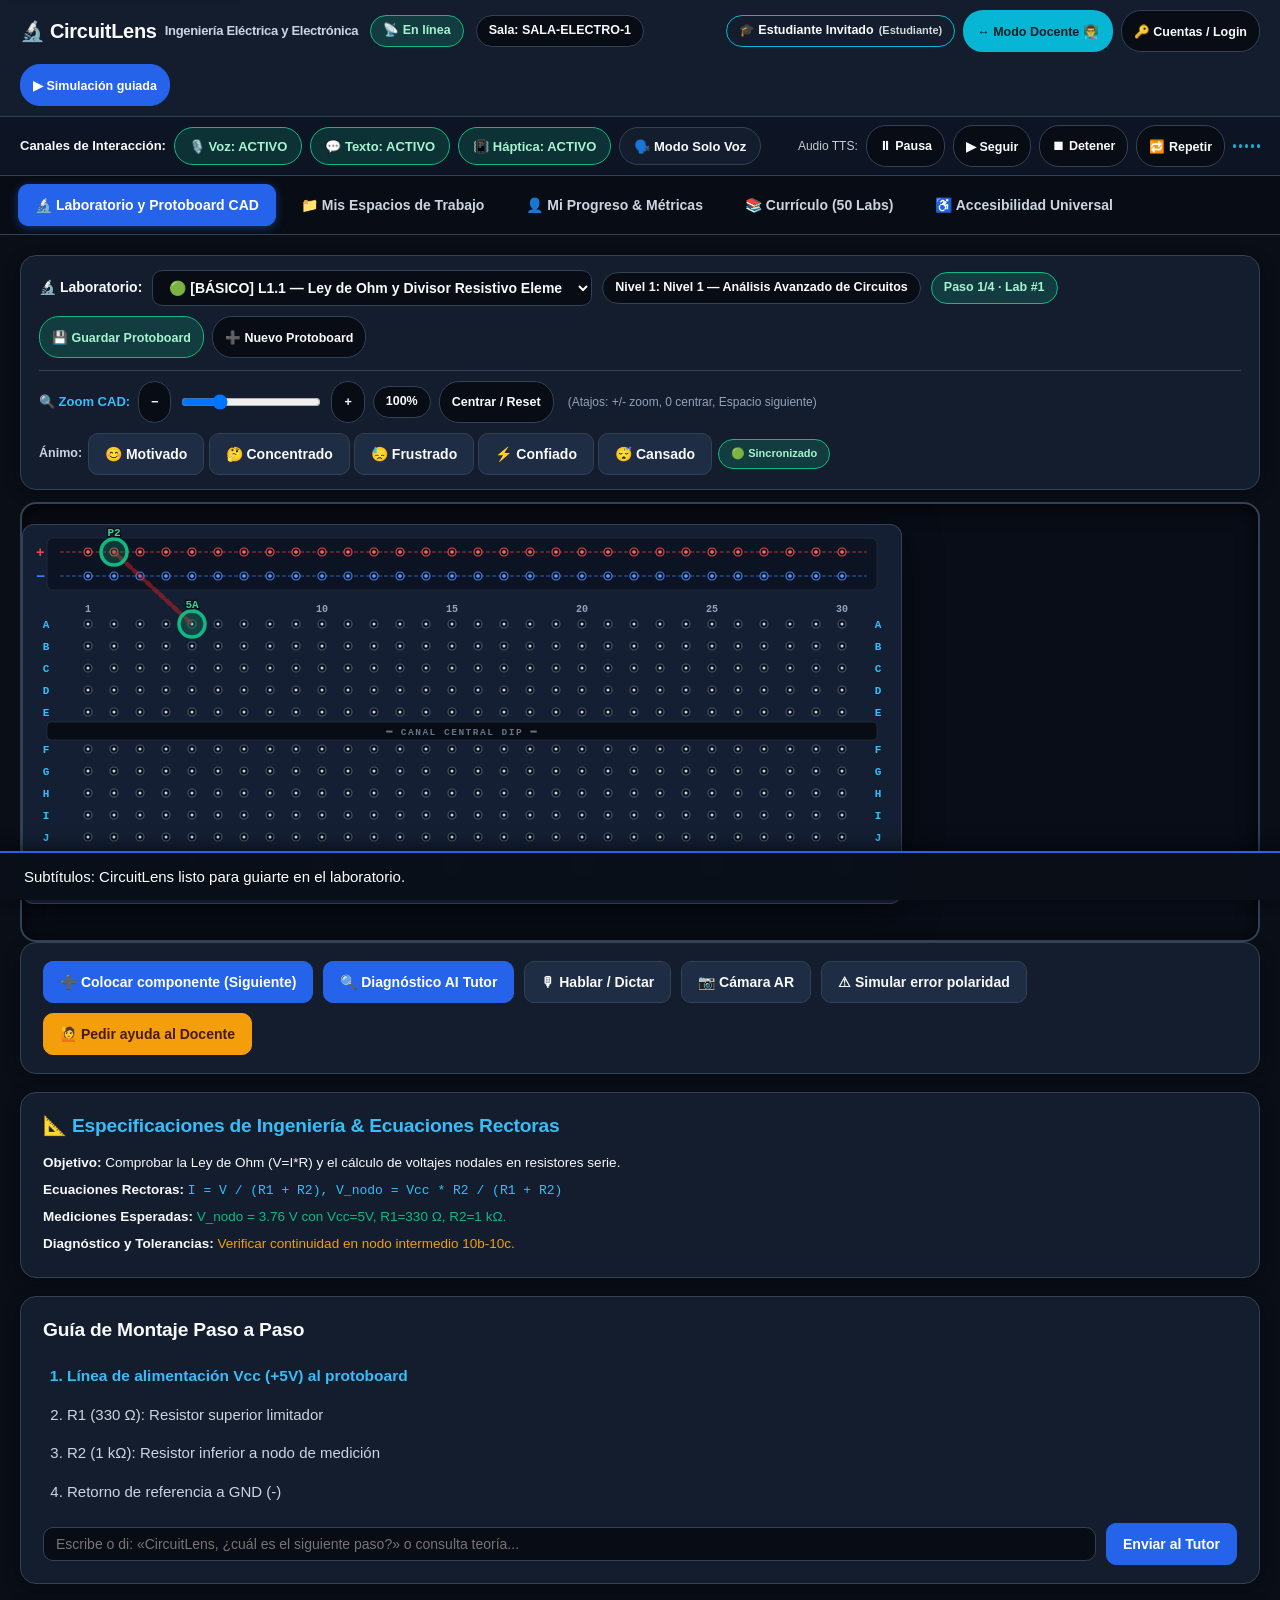
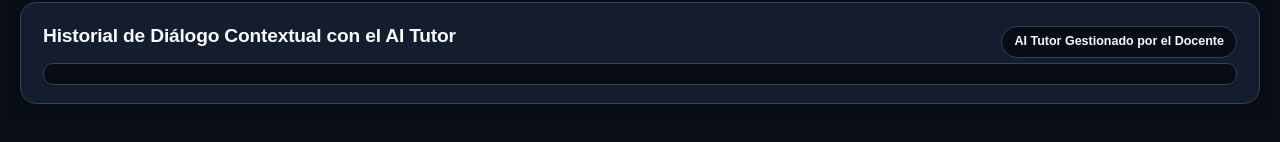
==== commit f611e8f9: "fix(ui/a11y): optimizar contraste WCAG AAA, navegacion intuitiva, claridad visual y aceleracion GPU" ====
--- a/Proyecto CircuitoLens/frontend/circuitlens.html
+++ b/Proyecto CircuitoLens/frontend/circuitlens.html
@@ -9,7 +9,7 @@
     content="CircuitLens Enterprise - Plataforma Universitaria de Educación en Electrónica Asistida por IA, Accesibilidad Universal (Voz, Texto, Háptica) y Protoboards Virtuales Independientes">
   <title>CircuitLens · Plataforma Educativa de Electrónica Asistida por IA</title>
   <link rel="manifest" href="manifest.json">
-  <link rel="stylesheet" href="style.css?v=20261122_03">
+  <link rel="stylesheet" href="style.css?v=20261123_01">
   <style>
     /* Reglas criticas inmediatas por rol para evitar desincronizacion o cache */
     html.role-teacher .tab-btn-est,
@@ -42,22 +42,28 @@
 </head>
 
 <body>
-  <header>
-    <h1>🔬 CircuitLens <small style="font-weight:400; font-size:13px; opacity:0.85">Ingeniería Eléctrica y Electrónica</small></h1>
+  <!-- Enlace accesible de salto al contenido principal (WCAG 2.4.1) -->
+  <a href="#main" class="skip-link">Saltar al contenido principal</a>
+
+  <!-- Región en vivo para lectores de pantalla (WCAG 4.1.3) -->
+  <div id="cl-sr-announcer" class="sr-only" aria-live="polite" aria-atomic="true"></div>
+
+  <header role="banner">
+    <h1>🔬 CircuitLens <small style="font-weight:600; font-size:13px; color:var(--fg-muted);">Ingeniería Eléctrica y Electrónica</small></h1>
     <span id="net-badge" class="badge success">📡 En línea</span>
     <span id="room-pill" class="badge">Sala: SALA-ELECTRO-1</span>
-    <div id="user-pill-container" class="row" style="margin-left:auto; gap:6px; align-items:center;">
-      <span id="user-badge" class="badge" style="background:var(--card); color:var(--fg); border:1px solid var(--bd); font-weight:600;">
+    <div id="user-pill-container" class="row" style="margin-left:auto; gap:8px; align-items:center;">
+      <span id="user-badge" class="badge" style="background:var(--card); color:var(--fg); border:1.5px solid var(--bd); font-weight:700;">
         🎓 Estudiante
       </span>
-      <button id="btn-quick-toggle-role" class="badge" title="Alternar directamente entre modo Alumno y Docente con 1 clic" style="cursor:pointer; background:var(--ac); color:#fff; font-size:12px; font-weight:700; border:none; padding:4px 10px;">
+      <button id="btn-quick-toggle-role" class="badge" title="Alternar directamente entre modo Alumno y Docente con 1 clic" style="cursor:pointer; background:var(--ac); color:var(--ac-text); font-size:12.5px; font-weight:700; border:none; padding:5px 14px; border-radius:20px;">
         ↔ Modo Docente 👨‍🏫
       </button>
-      <button id="btn-switch-account" class="badge" title="Abrir selector de cuentas y login" style="cursor:pointer; font-size:12px;">
+      <button id="btn-switch-account" class="badge" title="Abrir selector de cuentas y login" style="cursor:pointer; font-size:12.5px; font-weight:600;">
         🔑 Cuentas / Login
       </button>
     </div>
-    <button id="demo">▶ Simulación guiada</button>
+    <button id="demo" class="badge p" style="font-size:12.5px;">▶ Simulación guiada</button>
   </header>
 
   <!-- Barra de Canales de Interacción Independientes (Accesibilidad Universal) -->
@@ -169,33 +175,36 @@
     <button role="tab" data-t="aju" class="tab-btn-common" aria-selected="false">♿ Accesibilidad Universal</button>
   </nav>
 
-  <main>
+  <main id="main" role="main">
     <!-- ========================================================
          Vista 1: Estudiante - Protoboard Virtual CAD y Guía Asistida
          ======================================================== -->
-    <section id="est" class="tab on">
+    <section id="est" class="tab on" role="tabpanel" aria-label="Laboratorio y Protoboard CAD">
       <!-- Banner de Notificación del Docente en Tiempo Real -->
-      <div id="teacher-notification-banner" class="teacher-alert-banner" style="display:none; margin-bottom:12px;">
+      <div id="teacher-notification-banner" class="teacher-alert-banner" style="display:none;" role="alert">
         <div style="font-size:24px;">👨‍🏫</div>
         <div style="flex:1;">
-          <div id="teacher-banner-title" style="font-weight:700; font-size:13.5px; color:#3b82f6;">Mensaje del Docente</div>
-          <div id="teacher-banner-text" style="font-size:13px; margin-top:2px;"></div>
-        </div>
-        <button id="teacher-banner-dismiss" class="badge" style="cursor:pointer;" title="Descartar">✕ Cerrar</button>
-      </div>
-
-      <!-- Selector de laboratorio y estado de guardado -->
-      <div class="card">
-        <div class="row" style="justify-content:space-between;">
-          <div class="row grow">
-            <label for="cs" style="font-weight:600;">
-              Laboratorio Universitario:&nbsp;
-              <select id="cs" style="max-width:440px;"></select>
+          <div id="teacher-banner-title" style="font-weight:700; font-size:14px; color:#38bdf8;">Mensaje del Docente</div>
+          <div id="teacher-banner-text" style="font-size:13.5px; margin-top:2px; color:var(--fg);"></div>
+        </div>
+        <button id="teacher-banner-dismiss" class="badge" style="cursor:pointer;" title="Descartar notificación">✕ Cerrar</button>
+      </div>
+
+      <!-- Barra de Control y Navegación CAD Unificada del Protoboard -->
+      <div class="card" style="padding:14px 18px; margin-bottom:12px;">
+        <div class="row" style="justify-content:space-between; align-items:center;">
+          <!-- Selector de Laboratorio -->
+          <div class="row grow" style="gap:10px;">
+            <label for="cs" style="font-weight:700; font-size:14px; color:var(--fg);">
+              🔬 Laboratorio:
             </label>
+            <select id="cs" style="max-width:440px; font-weight:600;" aria-label="Seleccionar laboratorio universitario"></select>
             <span class="badge" id="lvl">Nivel: 1</span>
-            <span class="badge" id="prog">Paso 1/4</span>
-          </div>
-          <div class="row">
+            <span class="badge success" id="prog">Paso 1/4</span>
+          </div>
+
+          <!-- Acciones de Guardado y Persistencia -->
+          <div class="row" style="gap:8px;">
             <button id="btn-save-workspace" class="badge success" title="Persistir protoboard en la nube">
               💾 Guardar Protoboard
             </button>
@@ -205,31 +214,29 @@
           </div>
         </div>
 
-        <div class="row" style="margin-top: 10px; border-top: 1px dashed var(--bd); padding-top: 8px;">
-          <span style="font-size:13px; font-weight:600">Estado afectivo del estudiante:</span>
-          <div class="emotion-picker" id="emo-picker">
-            <button class="emotion-btn active" data-emo="motivado">😊 Motivado</button>
-            <button class="emotion-btn" data-emo="concentrado">🤔 Concentrado</button>
-            <button class="emotion-btn" data-emo="frustrado">😓 Frustrado</button>
-            <button class="emotion-btn" data-emo="confiado">⚡ Confiado</button>
-            <button class="emotion-btn" data-emo="cansado">😴 Cansado</button>
-          </div>
-          <span id="workspace-status-badge" class="badge" style="margin-left:auto;">Protoboard: Activo y Sincronizado</span>
-        </div>
-      </div>
-
-      <!-- Barra de Zoom y Navegación CAD del Protoboard -->
-      <div class="card row" style="background:#0f172a; padding:10px 16px; margin-bottom:8px; justify-content:space-between;">
-        <div class="row">
-          <span style="font-size:13px; font-weight:700;">🔍 Zoom CAD:</span>
-          <button id="btn-zoom-out" class="badge" title="Reducir zoom">−</button>
-          <input type="range" id="breadboard-zoom-slider" min="50" max="250" value="100" style="width:160px;" title="Slider de Zoom continuo del Protoboard">
-          <button id="btn-zoom-in" class="badge" title="Aumentar zoom">+</button>
-          <span id="zoom-val-label" class="badge" style="min-width:55px; text-align:center;">100%</span>
-          <button id="btn-zoom-reset" class="badge" title="Restablecer vista centrada">Reset / Ajustar</button>
-        </div>
-        <div class="row" style="font-size:12px; opacity:0.8;">
-          <span>💡 Arrastra con clic para Panorámica | Rueda de mouse para Zoom</span>
+        <!-- Barra de Zoom CAD y Estado Afectivo Integrados -->
+        <div class="row" style="margin-top:12px; padding-top:10px; border-top:1px solid var(--bd); justify-content:space-between;">
+          <div class="row" style="gap:8px;">
+            <span style="font-size:13px; font-weight:700; color:var(--bd-focus);">🔍 Zoom CAD:</span>
+            <button id="btn-zoom-out" class="badge" title="Reducir zoom (−)">−</button>
+            <input type="range" id="breadboard-zoom-slider" min="50" max="250" value="100" style="width:140px; cursor:pointer;" title="Zoom continuo del protoboard" aria-label="Control deslizante de zoom del protoboard">
+            <button id="btn-zoom-in" class="badge" title="Aumentar zoom (+)">+</button>
+            <span id="zoom-val-label" class="badge" style="min-width:55px; text-align:center;">100%</span>
+            <button id="btn-zoom-reset" class="badge" title="Restablecer escala al 100% y centrar vista">Centrar / Reset</button>
+            <span style="font-size:12px; color:var(--fg-subtle); margin-left:6px;">(Atajos: +/- zoom, 0 centrar, Espacio siguiente)</span>
+          </div>
+
+          <div class="row" style="gap:6px;">
+            <span style="font-size:12.5px; font-weight:700; color:var(--fg-muted);">Ánimo:</span>
+            <div class="emotion-picker" id="emo-picker" role="radiogroup" aria-label="Estado afectivo del estudiante">
+              <button class="emotion-btn active" data-emo="motivado" role="radio" aria-checked="true">😊 Motivado</button>
+              <button class="emotion-btn" data-emo="concentrado" role="radio" aria-checked="false">🤔 Concentrado</button>
+              <button class="emotion-btn" data-emo="frustrado" role="radio" aria-checked="false">😓 Frustrado</button>
+              <button class="emotion-btn" data-emo="confiado" role="radio" aria-checked="false">⚡ Confiado</button>
+              <button class="emotion-btn" data-emo="cansado" role="radio" aria-checked="false">😴 Cansado</button>
+            </div>
+            <span id="workspace-status-badge" class="badge success" style="font-size:11px;">🟢 Sincronizado</span>
+          </div>
         </div>
       </div>
 
@@ -809,7 +816,7 @@
   <!-- Canvas de confeti celebratorio -->
   <canvas id="conf"></canvas>
 
-  <script src="script.js?v=20261122_03"></script>
+  <script src="script.js?v=20261123_01"></script>
 </body>
 
 </html>
--- a/Proyecto CircuitoLens/frontend/style.css
+++ b/Proyecto CircuitoLens/frontend/style.css
@@ -1,40 +1,71 @@
 /* ========================================================
-   🔬 CircuitLens - Modern, High-Contrast & Accessible Design System
-   WCAG 2.1 AA Compliant, Quadriplegia/Switch-Access Friendly
-   Breadboard CAD Viewport with Pan, Zoom & Snapping
+   🔬 CircuitLens - Sistema de Diseño Accesible de Alto Contraste
+   Cumplimiento WCAG 2.1 AA / AAA, Accesibilidad Universal
+   Viewport CAD con Aceleración por Hardware (GPU)
    ======================================================== */
 
 :root {
-  --bg: #0c121e;
-  --fg: #e2e8f0;
-  --card: #162032;
+  /* Paleta de Contraste WCAG AAA (Ratios >= 7:1 en fondos oscuros) */
+  --bg: #090e17;
+  --fg: #f8fafc;           /* Ratio 16.5:1 sobre --bg (WCAG AAA) */
+  --fg-muted: #cbd5e1;     /* Ratio 11.2:1 sobre --bg (WCAG AAA) */
+  --fg-subtle: #94a3b8;    /* Ratio 6.2:1 sobre --bg (WCAG AA) */
+  --card: #131d2e;
   --card-hover: #1e2c44;
-  --bb: #0a0f18;
-  --bd: #2d3d57;
+  --bb: #080c14;
+  --bd: #334155;
+  --bd-hover: #475569;
   --bd-focus: #38bdf8;
+  
+  /* Botones y Estados con Contraste Verificado */
   --p: #2563eb;
   --p-hover: #1d4ed8;
   --ac: #06b6d4;
+  --ac-text: #041e28;     /* Texto oscuro para cyan: ratio 10.1:1 */
   --ac2: #8b5cf6;
   --good: #10b981;
+  --good-text: #022c16;   /* Texto oscuro para verde claro: ratio 9.2:1 */
   --bad: #ef4444;
+  --bad-text: #ffffff;
   --warn: #f59e0b;
+  --warn-text: #451a03;   /* Texto oscuro para ámbar: ratio 9.8:1 */
+  
   --font-main: -apple-system, BlinkMacSystemFont, "Segoe UI", Roboto, "Helvetica Neue", Arial, sans-serif;
+  --font-mono: "SFMono-Regular", Consolas, "Liberation Mono", Menlo, monospace;
   --radius-sm: 6px;
   --radius-md: 10px;
   --radius-lg: 16px;
 }
 
+/* Modo Alto Contraste (WCAG AAA Extremo) */
 body.hc {
   --bg: #000000;
   --fg: #ffffff;
-  --card: #121212;
-  --card-hover: #222222;
+  --fg-muted: #fffffe;
+  --fg-subtle: #ffffff;
+  --card: #0d0d0d;
+  --card-hover: #1a1a1a;
+  --bb: #000000;
   --bd: #ffffff;
+  --bd-hover: #ffff00;
+  --bd-focus: #00ffff;
   --p: #00ffff;
-  --good: #00ff00;
+  --good: #00ff66;
+  --good-text: #000000;
   --bad: #ff0055;
+  --bad-text: #ffffff;
   --warn: #ffff00;
+  --warn-text: #000000;
+}
+
+body.hc * {
+  border-color: #ffffff !important;
+}
+
+body.hc button, 
+body.hc input, 
+body.hc select {
+  border: 2px solid #ffffff !important;
 }
 
 body.calm {
@@ -55,82 +86,137 @@
   font-family: var(--font-main);
   background: var(--bg);
   color: var(--fg);
-  line-height: 1.5;
+  line-height: 1.55;
   font-size: 15px;
   -webkit-font-smoothing: antialiased;
-}
-
+  -moz-osx-font-smoothing: grayscale;
+}
+
+/* Enlace accesible de salto al contenido principal (WCAG 2.4.1) */
+.skip-link {
+  position: absolute;
+  top: -60px;
+  left: 14px;
+  background: var(--p);
+  color: #ffffff !important;
+  padding: 10px 18px;
+  z-index: 10000;
+  border-radius: var(--radius-sm);
+  font-weight: 700;
+  font-size: 14px;
+  text-decoration: none;
+  box-shadow: 0 4px 16px rgba(0, 0, 0, 0.6);
+  transition: top 0.2s ease-in-out;
+}
+.skip-link:focus {
+  top: 14px;
+  outline: 3px solid var(--bd-focus);
+}
+
+/* Visibilidad de foco por teclado accesible (WCAG 2.4.7) */
 :focus-visible {
   outline: 3px solid var(--bd-focus) !important;
-  outline-offset: 2px !important;
-}
-
-header {
+  outline-offset: 3px !important;
+  box-shadow: 0 0 0 4px rgba(56, 189, 248, 0.4) !important;
+}
+
+/* Clase para contenido exclusivo de lectores de pantalla (WCAG 1.3.1) */
+.sr-only {
+  position: absolute;
+  width: 1px;
+  height: 1px;
+  padding: 0;
+  margin: -1px;
+  overflow: hidden;
+  clip: rect(0, 0, 0, 0);
+  white-space: nowrap;
+  border: 0;
+}
+
+/* ========================================================
+   Encabezado Unificado y Navegación
+   ======================================================== */
+header[role="banner"] {
   background: var(--card);
-  border-bottom: 1px solid var(--bd);
-  padding: 12px 18px;
+  border-bottom: 1.5px solid var(--bd);
+  padding: 10px 20px;
   display: flex;
   align-items: center;
   gap: 12px;
   flex-wrap: wrap;
+  position: sticky;
+  top: 0;
+  z-index: 900;
+  backdrop-filter: blur(8px);
 }
 
 header h1 {
   margin: 0;
   font-size: 1.25rem;
-  font-weight: 700;
+  font-weight: 800;
   display: flex;
   align-items: center;
   gap: 8px;
+  color: var(--fg);
+  letter-spacing: -0.3px;
+}
+
+header h1 small {
+  font-weight: 500;
+  font-size: 13px;
+  color: var(--fg-muted);
 }
 
 nav[role="tablist"] {
   display: flex;
-  gap: 6px;
+  gap: 8px;
   background: var(--bb);
-  padding: 8px 16px;
-  border-bottom: 1px solid var(--bd);
+  padding: 8px 18px;
+  border-bottom: 1.5px solid var(--bd);
   overflow-x: auto;
   scrollbar-width: thin;
 }
 
 nav button {
   background: transparent;
-  color: var(--fg);
+  color: var(--fg-muted);
   border: 1px solid transparent;
-  padding: 8px 14px;
+  padding: 8px 16px;
   border-radius: var(--radius-md);
-  font-size: 13.5px;
+  font-size: 14px;
   font-weight: 600;
   cursor: pointer;
   white-space: nowrap;
-  transition: all 0.15s ease-in-out;
+  transition: all 0.18s ease-in-out;
   display: inline-flex;
   align-items: center;
-  gap: 6px;
+  gap: 8px;
   min-height: 42px;
 }
 
 nav button:hover {
-  background: var(--card);
+  background: var(--card-hover);
+  color: var(--fg);
   border-color: var(--bd);
 }
 
 nav button[aria-selected="true"] {
   background: var(--p);
-  color: #fff;
+  color: #ffffff;
   border-color: var(--p);
-  box-shadow: 0 2px 8px rgba(37, 99, 235, 0.4);
-}
-
+  font-weight: 700;
+  box-shadow: 0 2px 10px rgba(37, 99, 235, 0.45);
+}
+
+/* Barra de Canales y Accesibilidad Universal */
 .channels-bar {
   display: flex;
   flex-wrap: wrap;
   align-items: center;
   justify-content: space-between;
   gap: 10px;
-  background: #0f172a;
-  padding: 8px 18px;
+  background: #0d1524;
+  padding: 8px 20px;
   border-bottom: 1px solid var(--bd);
 }
 
@@ -145,7 +231,7 @@
   background: var(--card);
   border: 1px solid var(--bd);
   color: var(--fg);
-  padding: 6px 12px;
+  padding: 6px 14px;
   border-radius: 20px;
   font-size: 13px;
   font-weight: 600;
@@ -157,23 +243,32 @@
   min-height: 38px;
 }
 
+.channel-toggle:hover {
+  border-color: var(--bd-focus);
+  background: var(--card-hover);
+}
+
 .channel-toggle.active {
-  background: rgba(16, 185, 129, 0.15);
+  background: rgba(16, 185, 129, 0.18);
   border-color: var(--good);
-  color: #6ee7b7;
+  color: #a7f3d0;
+  font-weight: 700;
 }
 
 .channel-toggle.disabled-chan {
-  background: rgba(239, 68, 68, 0.1);
+  background: rgba(239, 68, 68, 0.15);
   border-color: var(--bad);
   color: #fca5a5;
-  opacity: 0.7;
-}
-
+  font-weight: 700;
+}
+
+/* ========================================================
+   Estructura y Tarjetas Principales
+   ======================================================== */
 main {
-  max-width: 1400px;
+  max-width: 1440px;
   margin: 0 auto;
-  padding: 16px;
+  padding: 20px;
 }
 
 .tab {
@@ -182,24 +277,44 @@
 
 .tab.on {
   display: block;
+  animation: fadeIn 0.25s ease-in-out;
+}
+
+@keyframes fadeIn {
+  from { opacity: 0; transform: translateY(4px); }
+  to { opacity: 1; transform: translateY(0); }
 }
 
 .card {
   background: var(--card);
-  border: 1px solid var(--bd);
+  border: 1.5px solid var(--bd);
   border-radius: var(--radius-lg);
-  padding: 16px 20px;
-  margin-bottom: 16px;
-  box-shadow: 0 4px 12px rgba(0, 0, 0, 0.15);
+  padding: 18px 22px;
+  margin-bottom: 18px;
+  box-shadow: 0 4px 16px rgba(0, 0, 0, 0.25);
 }
 
 .card h2 {
   margin-top: 0;
-  font-size: 1.15rem;
+  margin-bottom: 12px;
+  font-size: 1.2rem;
   font-weight: 700;
   display: flex;
   align-items: center;
   gap: 8px;
+  color: var(--fg);
+  letter-spacing: -0.2px;
+}
+
+.card h3 {
+  color: var(--fg);
+  font-size: 1.05rem;
+  font-weight: 700;
+}
+
+.card p {
+  color: var(--fg-muted);
+  line-height: 1.6;
 }
 
 .row {
@@ -213,15 +328,29 @@
   flex-grow: 1;
 }
 
+/* Formularios y Controles con Alto Contraste */
 button, select, input[type="text"], input[type="password"], input[type="range"] {
   font-family: inherit;
   font-size: 14px;
 }
 
+select, input[type="text"], input[type="password"] {
+  background: var(--bb);
+  color: var(--fg);
+  border: 1.5px solid var(--bd);
+  border-radius: var(--radius-md);
+  padding: 8px 12px;
+  transition: border-color 0.15s ease;
+}
+
+select:focus, input[type="text"]:focus, input[type="password"]:focus {
+  border-color: var(--bd-focus);
+}
+
 button {
   background: var(--card-hover);
   color: var(--fg);
-  border: 1px solid var(--bd);
+  border: 1.5px solid var(--bd);
   padding: 8px 16px;
   border-radius: var(--radius-md);
   font-weight: 600;
@@ -231,79 +360,93 @@
   justify-content: center;
   gap: 6px;
   min-height: 42px;
-  transition: all 0.15s ease;
+  transition: all 0.18s ease;
 }
 
 button:hover {
-  background: #253754;
+  background: #23344e;
   border-color: var(--bd-focus);
+  color: #ffffff;
 }
 
 button.p {
   background: var(--p);
   color: #ffffff;
   border-color: var(--p);
+  font-weight: 700;
 }
 
 button.p:hover {
   background: var(--p-hover);
+  border-color: var(--p-hover);
+}
+
+button.btn-accent {
+  background: var(--ac);
+  color: var(--ac-text);
+  border-color: var(--ac);
+  font-weight: 700;
 }
 
 button.btn-success {
   background: var(--good);
-  color: #000;
+  color: var(--good-text);
   border-color: var(--good);
+  font-weight: 700;
 }
 
 button.btn-warn {
   background: var(--warn);
-  color: #000;
+  color: var(--warn-text);
   border-color: var(--warn);
+  font-weight: 700;
 }
 
 button.btn-danger {
   background: var(--bad);
-  color: #fff;
+  color: var(--bad-text);
   border-color: var(--bad);
-}
-
+  font-weight: 700;
+}
+
+/* Badges con Contraste Verificado */
 .badge {
   display: inline-flex;
   align-items: center;
-  gap: 4px;
-  padding: 4px 10px;
+  gap: 5px;
+  padding: 5px 12px;
   border-radius: 20px;
-  font-size: 12px;
-  font-weight: 600;
+  font-size: 12.5px;
+  font-weight: 700;
   background: var(--bb);
-  border: 1px solid var(--bd);
+  border: 1.5px solid var(--bd);
   color: var(--fg);
 }
 
 .badge.success {
-  background: rgba(16, 185, 129, 0.15);
+  background: rgba(16, 185, 129, 0.2);
   border-color: var(--good);
-  color: #6ee7b7;
+  color: #a7f3d0;
 }
 
 .badge.warn {
-  background: rgba(245, 158, 11, 0.15);
+  background: rgba(245, 158, 11, 0.2);
   border-color: var(--warn);
-  color: #fde68a;
+  color: #fef08a;
 }
 
 .badge.error {
-  background: rgba(239, 68, 68, 0.15);
+  background: rgba(239, 68, 68, 0.2);
   border-color: var(--bad);
-  color: #fca5a5;
+  color: #fecaca;
 }
 
 /* ========================================================
-   CAD Breadboard Viewport with Pan, Smooth Zoom & Responsive Canvas
+   CAD Breadboard Viewport con Aceleración GPU y Claridad Visual
    ======================================================== */
 .boardw-container {
   position: relative;
-  background: #090e17;
+  background: #080d17;
   border: 2px solid var(--bd);
   border-radius: var(--radius-lg);
   overflow: hidden;
@@ -311,7 +454,7 @@
   width: 100%;
   cursor: grab;
   user-select: none;
-  box-shadow: inset 0 2px 14px rgba(0, 0, 0, 0.6);
+  box-shadow: inset 0 4px 20px rgba(0, 0, 0, 0.7);
   display: block;
 }
 
@@ -326,14 +469,15 @@
   width: 880px;
   height: 380px;
   margin: 20px auto;
+  will-change: transform;
 }
 
 .board {
   width: 880px;
   height: 380px;
   display: block;
-  border-radius: 10px;
-  filter: drop-shadow(0 6px 14px rgba(0, 0, 0, 0.4));
+  border-radius: 12px;
+  filter: drop-shadow(0 8px 18px rgba(0, 0, 0, 0.5));
 }
 
 #vid {
@@ -346,6 +490,19 @@
   opacity: 0.6;
 }
 
+/* Anillo interactivo de inserción accesible */
+.ring {
+  cursor: pointer;
+  transition: stroke-width 0.15s ease, r 0.15s ease;
+  animation: pulse-ring 1.4s infinite;
+}
+
+@keyframes pulse-ring {
+  0% { stroke-width: 3.5; opacity: 1; }
+  50% { stroke-width: 5; opacity: 0.75; }
+  100% { stroke-width: 3.5; opacity: 1; }
+}
+
 /* Audio Visualizer & Wave */
 .voice-wave {
   display: inline-flex;
@@ -374,31 +531,37 @@
 }
 
 .spoken-highlight {
-  background: rgba(56, 189, 248, 0.2);
+  background: rgba(56, 189, 248, 0.18);
   border-left: 4px solid var(--bd-focus);
-  padding: 8px 12px;
-  border-radius: 4px;
+  padding: 10px 14px;
+  border-radius: 6px;
   font-weight: 600;
-  transition: all 0.3s ease;
-}
-
+  color: var(--fg);
+  transition: all 0.25s ease;
+}
+
+/* Lista de Pasos con Alto Contraste */
 ol#st {
-  padding-left: 20px;
-  margin: 10px 0;
+  padding-left: 24px;
+  margin: 12px 0;
 }
 
 ol#st li {
-  padding: 6px 0;
-  font-size: 14.5px;
+  padding: 8px 0;
+  font-size: 15px;
+  color: var(--fg-muted);
+  line-height: 1.5;
 }
 
 ol#st li.cur {
-  font-weight: 700;
+  font-weight: 800;
   color: var(--bd-focus);
+  font-size: 15.5px;
 }
 
 ol#st li.done {
-  color: var(--good);
+  color: #6ee7b7;
+  font-weight: 600;
 }
 
 #log {
@@ -407,25 +570,26 @@
   display: flex;
   flex-direction: column-reverse;
   gap: 8px;
-  font-size: 13.5px;
-  padding: 8px;
+  font-size: 14px;
+  padding: 10px 12px;
   background: var(--bb);
   border-radius: var(--radius-md);
-  border: 1px solid var(--bd);
+  border: 1.5px solid var(--bd);
+  color: var(--fg);
 }
 
 .workspaces-grid {
   display: grid;
   grid-template-columns: repeat(auto-fill, minmax(280px, 1fr));
-  gap: 12px;
-  margin-top: 12px;
+  gap: 14px;
+  margin-top: 14px;
 }
 
 .workspace-card {
   background: var(--bb);
-  border: 1px solid var(--bd);
+  border: 1.5px solid var(--bd);
   border-radius: var(--radius-md);
-  padding: 12px 14px;
+  padding: 14px 16px;
   cursor: pointer;
   transition: all 0.2s ease;
 }
@@ -437,14 +601,14 @@
 
 .workspace-card.active {
   border-color: var(--p);
-  background: rgba(37, 99, 235, 0.15);
-  box-shadow: 0 0 10px rgba(37, 99, 235, 0.3);
+  background: rgba(37, 99, 235, 0.18);
+  box-shadow: 0 0 12px rgba(37, 99, 235, 0.4);
 }
 
 .interview-form-grid {
   display: grid;
   grid-template-columns: 1fr 1fr;
-  gap: 16px;
+  gap: 18px;
 }
 
 @media (max-width: 768px) {
@@ -476,14 +640,14 @@
   bottom: 0;
   left: 0;
   right: 0;
-  background: rgba(10, 15, 24, 0.95);
-  backdrop-filter: blur(8px);
+  background: rgba(10, 15, 24, 0.96);
+  backdrop-filter: blur(10px);
   color: #fff;
-  padding: 10px 20px;
+  padding: 12px 24px;
   border-top: 2px solid var(--p);
-  font-size: 14.5px;
+  font-size: 15px;
   z-index: 999;
-  box-shadow: 0 -4px 15px rgba(0, 0, 0, 0.4);
+  box-shadow: 0 -4px 18px rgba(0, 0, 0, 0.5);
 }
 
 #conf {
@@ -502,7 +666,7 @@
   left: 0;
   width: 100%;
   height: 100%;
-  background: rgba(0, 0, 0, 0.75);
+  background: rgba(0, 0, 0, 0.8);
   display: flex;
   justify-content: center;
   align-items: center;
@@ -512,32 +676,32 @@
 
 .modal-card {
   background: var(--card);
-  border: 1px solid var(--bd);
+  border: 1.5px solid var(--bd);
   border-radius: var(--radius-lg);
-  padding: 24px;
-  max-width: 540px;
+  padding: 26px;
+  max-width: 560px;
   width: 100%;
   max-height: 90vh;
   overflow-y: auto;
-  box-shadow: 0 10px 30px rgba(0,0,0,0.5);
+  box-shadow: 0 12px 36px rgba(0, 0, 0, 0.6);
 }
 
 .account-select-grid {
   display: grid;
   grid-template-columns: 1fr 1fr;
-  gap: 12px;
+  gap: 14px;
   margin: 14px 0;
 }
 
 .account-card {
   background: var(--bb);
-  border: 1.5px solid var(--bd);
+  border: 2px solid var(--bd);
   border-radius: var(--radius-md);
-  padding: 14px;
+  padding: 16px;
   cursor: pointer;
   display: flex;
   flex-direction: column;
-  gap: 4px;
+  gap: 6px;
   transition: all 0.2s ease;
 }
 
@@ -545,42 +709,31 @@
   border-color: var(--bd-focus);
   background: var(--card-hover);
   transform: translateY(-2px);
-  box-shadow: 0 4px 12px rgba(0,0,0,0.25);
+  box-shadow: 0 6px 16px rgba(0, 0, 0, 0.35);
 }
 
 .badge-easy {
-  background: rgba(16, 185, 129, 0.15);
-  color: #10b981;
-  border: 1px solid rgba(16, 185, 129, 0.35);
-  font-weight: 600;
-  font-size: 11px;
+  background: rgba(16, 185, 129, 0.2);
+  color: #6ee7b7;
+  border: 1.5px solid rgba(16, 185, 129, 0.5);
+  font-weight: 700;
+  font-size: 11.5px;
 }
 
 .badge-med {
-  background: rgba(245, 158, 11, 0.15);
-  color: #f59e0b;
-  border: 1px solid rgba(245, 158, 11, 0.35);
-  font-weight: 600;
-  font-size: 11px;
+  background: rgba(245, 158, 11, 0.2);
+  color: #fde68a;
+  border: 1.5px solid rgba(245, 158, 11, 0.5);
+  font-weight: 700;
+  font-size: 11.5px;
 }
 
 .badge-hard {
-  background: rgba(239, 68, 68, 0.18);
-  color: #ef4444;
-  border: 1px solid rgba(239, 68, 68, 0.4);
-  font-weight: 700;
-  font-size: 11px;
-}
-
-.complex-task-row {
-  display: flex;
-  justify-content: space-between;
-  align-items: center;
-  padding: 10px 12px;
-  background: var(--bb);
-  border: 1px solid var(--bd);
-  border-radius: var(--radius-md);
-  margin-bottom: 8px;
+  background: rgba(239, 68, 68, 0.22);
+  color: #fca5a5;
+  border: 1.5px solid rgba(239, 68, 68, 0.55);
+  font-weight: 700;
+  font-size: 11.5px;
 }
 
 /* ========================================================
@@ -589,8 +742,8 @@
 .supervisor-layout {
   display: grid;
   grid-template-columns: 320px 1fr;
-  gap: 16px;
-  margin-top: 12px;
+  gap: 18px;
+  margin-top: 14px;
 }
 
 @media (max-width: 900px) {
@@ -612,7 +765,7 @@
   background: var(--bb);
   border: 1.5px solid var(--bd);
   border-radius: var(--radius-md);
-  padding: 12px;
+  padding: 14px;
   cursor: pointer;
   transition: all 0.2s ease;
   position: relative;
@@ -626,13 +779,13 @@
 
 .student-item-card.active {
   border-color: var(--ac);
-  background: rgba(37, 99, 235, 0.12);
+  background: rgba(37, 99, 235, 0.16);
   box-shadow: 0 0 0 2px var(--ac);
 }
 
 .student-item-card.has-error {
   border-color: var(--bad);
-  background: rgba(239, 68, 68, 0.08);
+  background: rgba(239, 68, 68, 0.1);
 }
 
 .student-item-card.needs-help {
@@ -648,9 +801,9 @@
 
 .live-inspection-card {
   background: var(--card);
-  border: 1px solid var(--bd);
+  border: 1.5px solid var(--bd);
   border-radius: var(--radius-lg);
-  padding: 16px;
+  padding: 18px;
   display: flex;
   flex-direction: column;
   gap: 14px;
@@ -658,12 +811,12 @@
 
 .teacher-tools-panel {
   background: var(--bb);
-  border: 1px solid var(--bd);
+  border: 1.5px solid var(--bd);
   border-radius: var(--radius-md);
-  padding: 14px;
+  padding: 16px;
   display: flex;
   flex-direction: column;
-  gap: 12px;
+  gap: 14px;
 }
 
 .quick-hints-grid {
@@ -674,11 +827,11 @@
 
 .btn-quick-hint {
   background: var(--card);
-  border: 1px solid var(--bd);
-  color: var(--fg);
-  padding: 8px 10px;
+  border: 1.5px solid var(--bd);
+  color: var(--fg);
+  padding: 8px 12px;
   border-radius: 6px;
-  font-size: 12px;
+  font-size: 13px;
   text-align: left;
   cursor: pointer;
   display: flex;
@@ -693,17 +846,16 @@
   color: #fff;
 }
 
-/* Notificación flotante de pista o mensaje para el Estudiante */
 .teacher-alert-banner {
-  background: linear-gradient(135deg, rgba(37,99,235,0.2), rgba(16,185,129,0.15));
-  border: 1.5px solid var(--ac);
+  background: linear-gradient(135deg, rgba(37,99,235,0.25), rgba(16,185,129,0.2));
+  border: 2px solid var(--ac);
   border-radius: var(--radius-md);
-  padding: 12px 16px;
-  margin-bottom: 12px;
+  padding: 14px 18px;
+  margin-bottom: 14px;
   display: flex;
   align-items: center;
   justify-content: space-between;
-  gap: 12px;
+  gap: 14px;
   animation: slide-in 0.3s ease-out;
 }
 
@@ -712,11 +864,10 @@
   to { opacity: 1; transform: translateY(0); }
 }
 
-/* Efecto de anillo cuando el profesor marca un pin */
 .ring-teacher-mark {
   stroke: #ef4444;
-  stroke-width: 3;
-  fill: rgba(239, 68, 68, 0.25);
+  stroke-width: 3.5;
+  fill: rgba(239, 68, 68, 0.3);
   animation: ping 1.2s cubic-bezier(0, 0, 0.2, 1) infinite;
 }
 
@@ -747,6 +898,3 @@
 .role-student #interviews {
   display: none !important;
 }
-
-
-
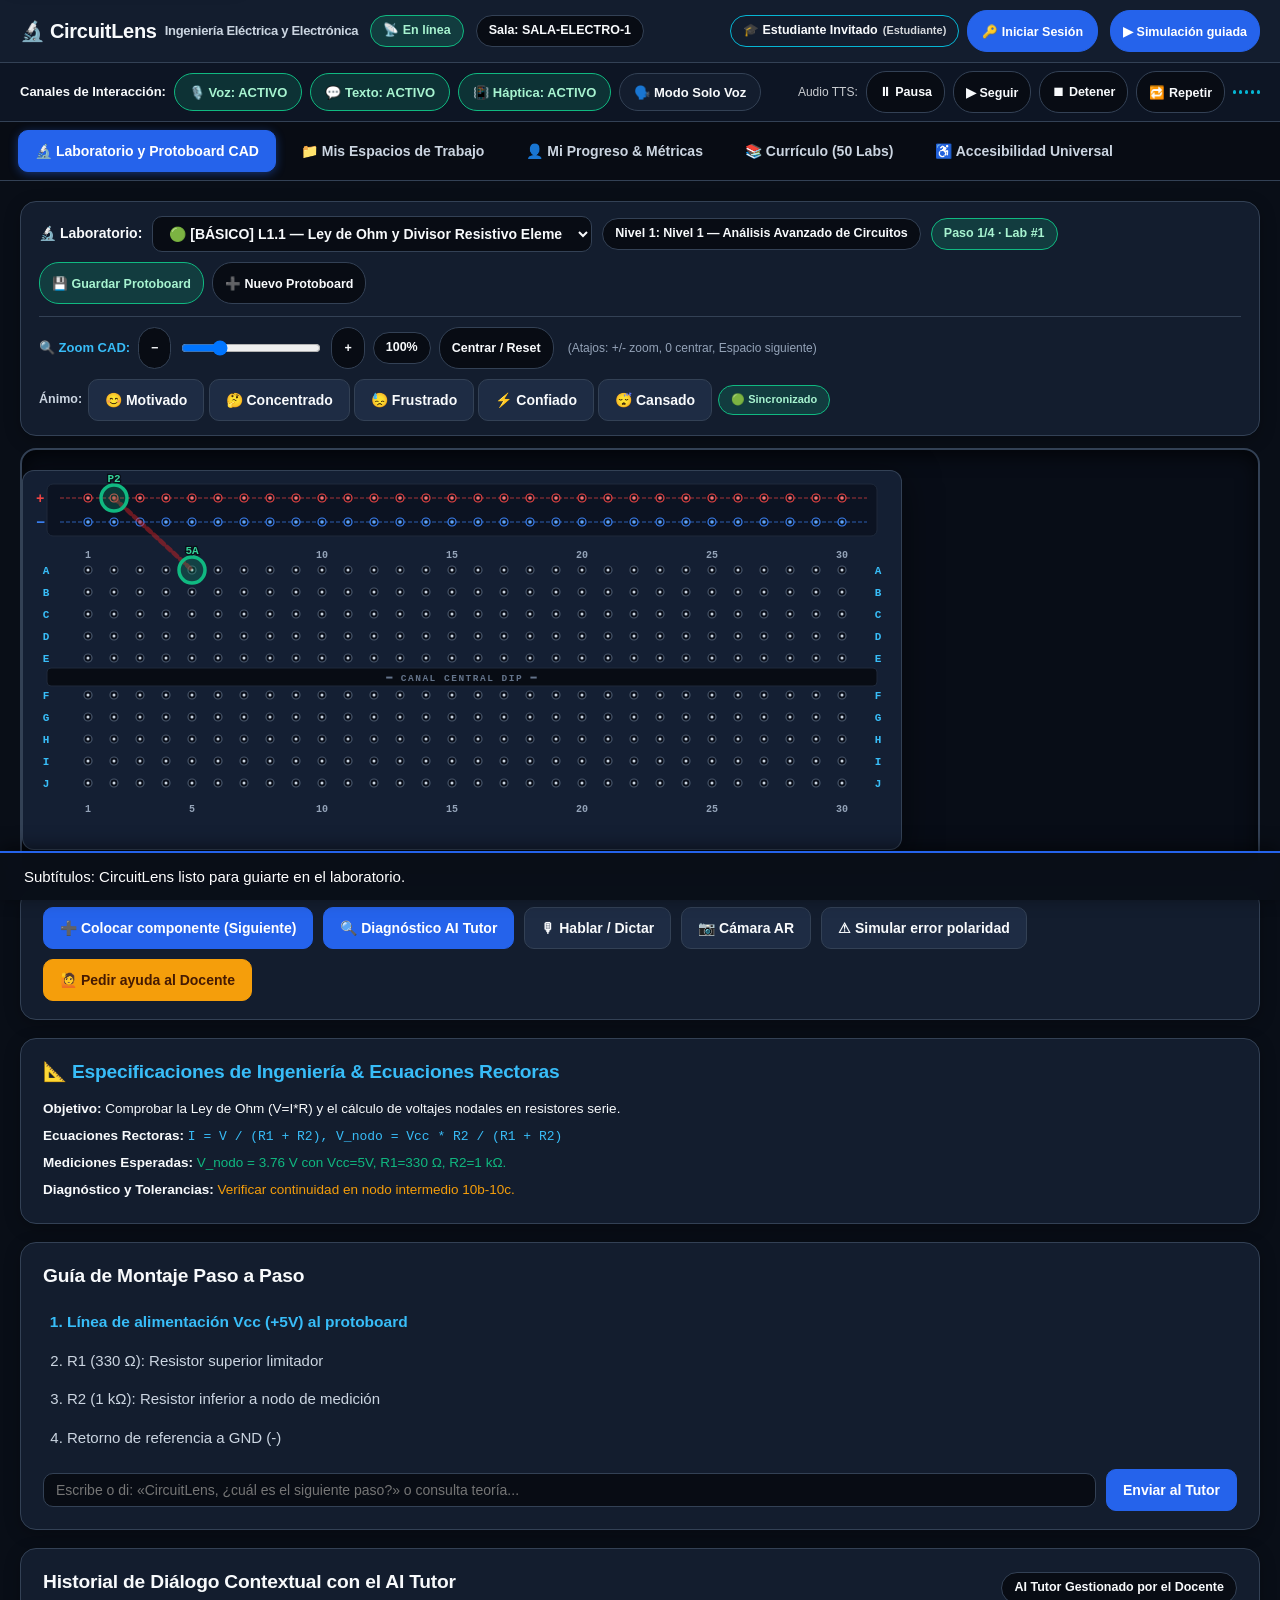
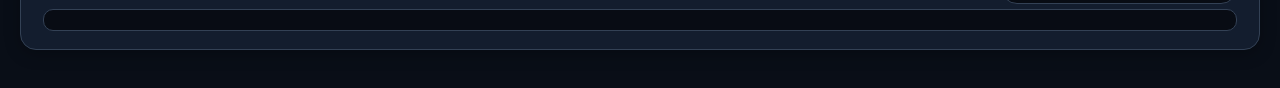
==== commit 756de959: "feat: require credentials for login, remove 1-click switch, add teacher credentials txt" ====
--- a/Proyecto CircuitoLens/frontend/circuitlens.html
+++ b/Proyecto CircuitoLens/frontend/circuitlens.html
@@ -8,6 +8,7 @@
   <meta name="description"
     content="CircuitLens Enterprise - Plataforma Universitaria de Educación en Electrónica Asistida por IA, Accesibilidad Universal (Voz, Texto, Háptica) y Protoboards Virtuales Independientes">
   <title>CircuitLens · Plataforma Educativa de Electrónica Asistida por IA</title>
+  <link rel="canonical" href="https://circuitlens-app.onrender.com/">
   <link rel="manifest" href="manifest.json">
   <link rel="stylesheet" href="style.css?v=20261123_01">
   <style>
@@ -54,13 +55,13 @@
     <span id="room-pill" class="badge">Sala: SALA-ELECTRO-1</span>
     <div id="user-pill-container" class="row" style="margin-left:auto; gap:8px; align-items:center;">
       <span id="user-badge" class="badge" style="background:var(--card); color:var(--fg); border:1.5px solid var(--bd); font-weight:700;">
-        🎓 Estudiante
+        🎓 Estudiante Invitado
       </span>
-      <button id="btn-quick-toggle-role" class="badge" title="Alternar directamente entre modo Alumno y Docente con 1 clic" style="cursor:pointer; background:var(--ac); color:var(--ac-text); font-size:12.5px; font-weight:700; border:none; padding:5px 14px; border-radius:20px;">
-        ↔ Modo Docente 👨‍🏫
+      <button id="btn-switch-account" class="badge p" title="Iniciar sesión con usuario y contraseña" style="cursor:pointer; font-size:12.5px; font-weight:700; padding:6px 14px;">
+        🔑 Iniciar Sesión
       </button>
-      <button id="btn-switch-account" class="badge" title="Abrir selector de cuentas y login" style="cursor:pointer; font-size:12.5px; font-weight:600;">
-        🔑 Cuentas / Login
+      <button id="btn-logout-header" class="badge" title="Cerrar sesión actual" style="cursor:pointer; font-size:12px; display:none; background:rgba(239, 68, 68, 0.15); border-color:var(--bad); color:#fca5a5;">
+        🚪 Salir
       </button>
     </div>
     <button id="demo" class="badge p" style="font-size:12.5px;">▶ Simulación guiada</button>
@@ -96,66 +97,37 @@
     </div>
   </div>
 
-  <!-- Modal de Selector / Login de Cuentas RBAC -->
+  <!-- Modal de Autenticación Segura (Usuario y Contraseña Obligatorios) -->
   <div id="modal-auth" class="modal-overlay" style="display:none;" role="dialog" aria-modal="true" aria-labelledby="auth-title">
     <div class="modal-card">
-      <h2 id="auth-title" style="margin-top:0;">🔐 Gestión de Usuarios y Cambio de Rol (RBAC)</h2>
-      <p style="font-size:13.5px; opacity:0.85; margin:4px 0 14px;">
-        Cambia al instante entre la cuenta de <b>Estudiante</b> y <b>Docente</b> para supervisión, configuración y protoboards independientes.
+      <h2 id="auth-title" style="margin-top:0;">🔐 Acceso a CircuitLens</h2>
+      <p style="font-size:13.5px; color:var(--fg-muted); margin:4px 0 16px;">
+        Ingresa con tu correo institucional y contraseña para acceder a tus laboratorios o supervisión docente.
       </p>
 
-      <!-- Selector Rápido con 1 Clic -->
-      <div style="margin-bottom:16px;">
-        <span style="font-size:12.5px; font-weight:700; text-transform:uppercase; letter-spacing:0.5px; opacity:0.85; display:block; margin-bottom:8px;">
-          ⚡ Acceso Directo con 1 Clic (Cambio Inmediato):
-        </span>
-        <div class="account-select-grid" style="margin:0 0 12px 0;">
-          <div id="card-login-student" class="account-card" data-role="student" title="Entrar como Estudiante">
-            <div style="font-size:26px;">🎓</div>
-            <b>Piero Castillo</b>
-            <span style="font-size:12px; opacity:0.8;">Estudiante (Laboratorio CAD)</span>
-            <span class="badge" style="font-size:11px; margin-top:6px; align-self:flex-start;">Rol: Estudiante</span>
-          </div>
-          <div id="card-login-teacher" class="account-card" data-role="teacher" title="Entrar como Docente" style="border-color:var(--ac2);">
-            <div style="font-size:26px;">👨‍🏫</div>
-            <b>Prof. Edwin Requena</b>
-            <span style="font-size:12px; opacity:0.8;">Docente (Supervisión, Métricas & IA)</span>
-            <span class="badge success" style="font-size:11px; margin-top:6px; align-self:flex-start;">Rol: Docente</span>
-          </div>
-        </div>
-      </div>
-
-      <!-- Formulario Manual o Personalizado -->
-      <div style="background:var(--bb); padding:16px; border-radius:var(--radius-md); border:1px solid var(--bd);">
-        <div class="row" style="justify-content:space-between; align-items:center; margin-bottom:10px;">
-          <span style="font-size:13px; font-weight:700;">O ingresa con credenciales específicas:</span>
-          <button type="button" id="btn-fill-teacher-demo" class="badge warning" style="cursor:pointer; font-size:11px;" title="Rellenar datos del docente demo">
-            ⚡ Rellenar datos de Docente
+      <form id="form-login" onsubmit="return false;" style="background:var(--bb); padding:18px; border-radius:var(--radius-md); border:1.5px solid var(--bd);">
+        <label for="login-email" style="font-size:13px; font-weight:700; display:block; margin-bottom:6px; color:var(--fg);">
+          Correo Institucional o Usuario:
+        </label>
+        <input type="text" id="login-email" autocomplete="username" placeholder="ej. edwin.requena@circuitlens.edu.pe" style="width:100%; margin-bottom:14px; font-size:14px;" required>
+        
+        <label for="login-password" style="font-size:13px; font-weight:700; display:block; margin-bottom:6px; color:var(--fg);">
+          Contraseña:
+        </label>
+        <input type="password" id="login-password" autocomplete="current-password" placeholder="Ingresa tu contraseña..." style="width:100%; margin-bottom:16px; font-size:14px;" required>
+
+        <div id="login-error-msg" style="color:var(--bad); font-size:13px; font-weight:700; margin-bottom:12px; min-height:18px;" role="alert"></div>
+
+        <div class="row" style="justify-content:space-between; gap:10px;">
+          <button type="submit" id="btn-login-submit" class="p" style="padding:10px 24px; font-weight:700;">
+            🔓 Iniciar Sesión
           </button>
-        </div>
-
-        <label style="font-size:13px; font-weight:600; display:block; margin-bottom:4px;">Correo Institucional:</label>
-        <input type="text" id="login-email" placeholder="tu_correo@circuitlens.edu.pe" style="width:100%; margin-bottom:10px;">
-        
-        <label style="font-size:13px; font-weight:600; display:block; margin-bottom:4px;">Contraseña:</label>
-        <input type="password" id="login-password" placeholder="Contraseña..." style="width:100%; margin-bottom:10px;">
-        
-        <label style="font-size:13px; font-weight:600; display:block; margin-bottom:4px;">Rol:</label>
-        <select id="login-role" style="width:100%; margin-bottom:14px;">
-          <option value="student">🎓 Estudiante</option>
-          <option value="teacher">👨‍🏫 Docente / Profesor</option>
-        </select>
-
-        <div class="row" style="justify-content:space-between;">
-          <button id="btn-login-submit" class="p" style="padding:8px 24px;">Entrar a la Plataforma</button>
-          <button id="btn-close-auth-modal">Cerrar</button>
-        </div>
-        <div id="login-error-msg" style="color:var(--bad); font-size:13px; margin-top:8px;"></div>
-      </div>
-
-      <div style="margin-top:12px; font-size:12px; opacity:0.85; text-align:center; background:rgba(255,255,255,0.03); padding:8px; border-radius:6px; border:1px solid var(--bd);">
-        💡 <b>Credenciales Demo Docente:</b> <code>docente@circuitlens.edu.pe</code> · Contraseña: <code>CircuitLens2026!</code>
-      </div>
+          <div class="row" style="gap:6px;">
+            <button type="button" id="btn-logout" class="btn-danger" style="display:none; padding:8px 14px; font-size:12.5px;">Cerrar Sesión</button>
+            <button type="button" id="btn-close-auth-modal" style="padding:8px 16px;">Cancelar</button>
+          </div>
+        </div>
+      </form>
     </div>
   </div>
 
